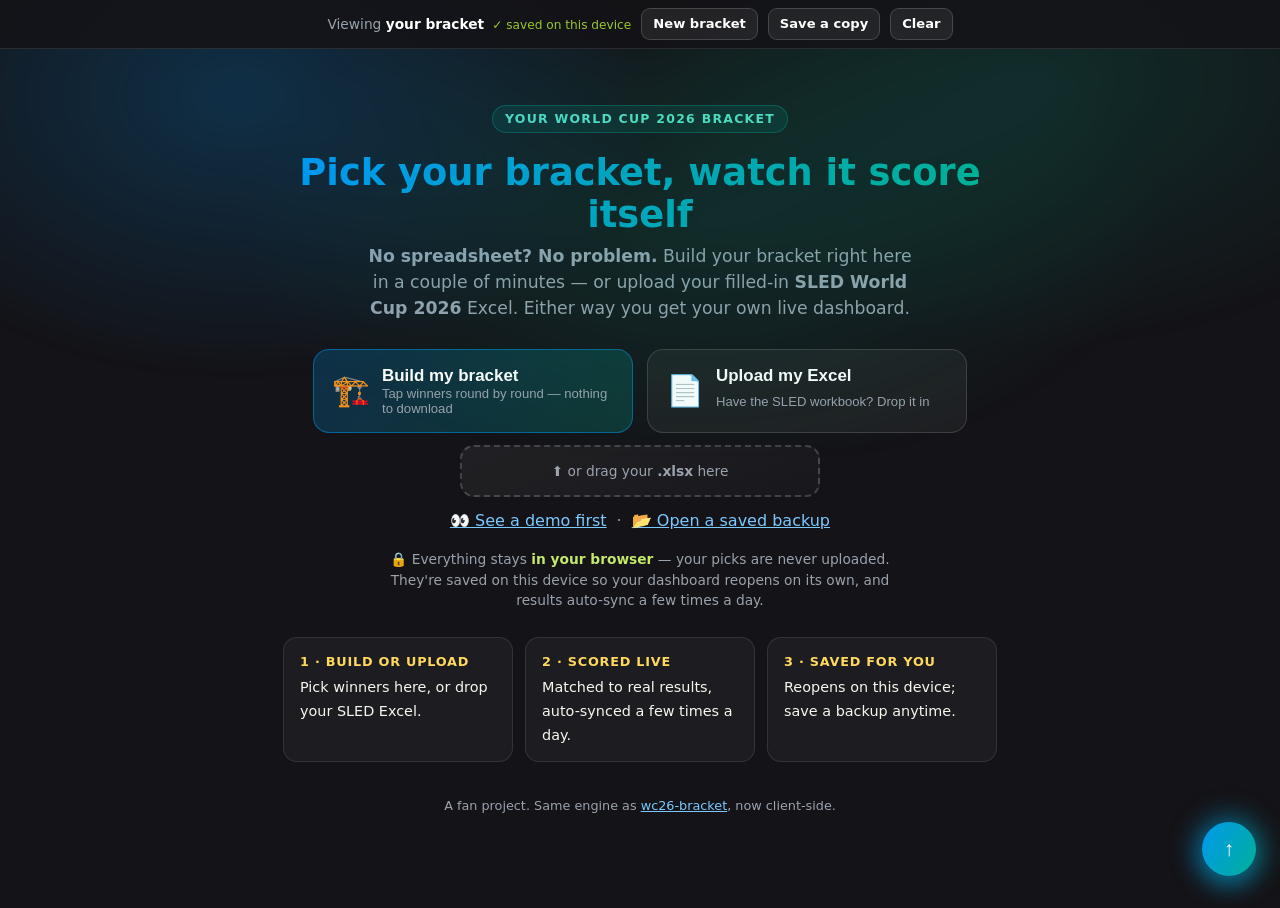
==== docs/index.html @ cf80c1bd "Builder: plain-language 'how your bracket is saved' note on the finish step End users finishing a br" ====
<!DOCTYPE html>
<html lang="en" data-theme="dark">
<head>
<meta charset="utf-8">
<meta name="viewport" content="width=device-width,initial-scale=1">
<title>Bring Your Own Bracket — World Cup 2026</title>
<meta name="description" content="Upload your 2026 FIFA World Cup bracket Excel and see your personal dashboard, scored live against real results. 100% in your browser — nothing is uploaded.">
<link rel="canonical" href="https://eriic-builds.github.io/my-wc26-bracket/">
<meta property="og:title" content="Bring Your Own Bracket — World Cup 2026">
<meta property="og:description" content="Drop your bracket Excel in and get your own live-scored dashboard. Nothing leaves your browser.">
<meta property="og:type" content="website">
<meta property="og:url" content="https://eriic-builds.github.io/my-wc26-bracket/">
<meta name="twitter:card" content="summary_large_image">
<link rel="icon" href="data:image/svg+xml,<svg xmlns=%22http://www.w3.org/2000/svg%22 viewBox=%220 0 100 100%22><text y=%22.9em%22 font-size=%2290%22>⚽</text></svg>">
<link rel="stylesheet" href="css/dashboard.css">
<style>
/* Landing + viewer-chrome styles (the dashboard itself is styled by dashboard.css) */
#landing{max-width:760px;margin:0 auto;padding:56px 20px 80px;text-align:center}
#landing .kicker{display:inline-block;font-size:.78rem;font-weight:700;letter-spacing:.1em;text-transform:uppercase;
  color:#57e0c4;background:rgba(0,178,145,.12);border:1px solid rgba(0,178,145,.3);border-radius:999px;padding:4px 12px}
#landing h1{font-size:2.3rem;line-height:1.15;margin:.5em 0 .2em;
  background:linear-gradient(120deg,#0097F4,#00B291);-webkit-background-clip:text;background-clip:text;-webkit-text-fill-color:transparent}
#landing .tag{color:var(--muted,#9aa2ad);font-size:1.08rem;max-width:560px;margin:.4em auto 1.6em}
#drop{border:2px dashed rgba(255,255,255,.22);border-radius:20px;padding:34px 24px;background:linear-gradient(160deg,rgba(255,255,255,.06),rgba(255,255,255,.02));
  transition:.18s;cursor:pointer}
#drop.over{border-color:#0097F4;background:rgba(0,151,244,.10)}
#drop .ball{font-size:2.6rem}
#drop .dh{font-weight:700;font-size:1.15rem;margin:8px 0 2px}
#drop .ds{color:var(--muted,#9aa2ad);font-size:.9rem}
.btnrow{display:flex;flex-wrap:wrap;gap:10px;justify-content:center;margin:20px 0 8px}
.bigbtn{font:inherit;font-weight:700;font-size:.98rem;border-radius:12px;padding:11px 20px;cursor:pointer;border:1px solid transparent;color:#04121a;
  background:linear-gradient(120deg,#0097F4,#00B291)}
.ghostbtn{font:inherit;font-weight:600;font-size:.92rem;border-radius:12px;padding:11px 18px;cursor:pointer;
  color:#fff;background:rgba(255,255,255,.06);border:1px solid rgba(255,255,255,.16)}
.ghostbtn:hover{background:rgba(255,255,255,.12)}
.privacy{margin:16px auto 0;max-width:520px;font-size:.86rem;color:var(--muted,#9aa2ad)}
.privacy b{color:#c3e86a}
.restore{margin:14px auto 0;max-width:540px;font-size:.85rem;color:var(--muted,#9aa2ad)}
.restore b{color:#f4f7ee}
#errbox{max-width:620px;margin:18px auto 0;text-align:left;background:rgba(229,72,77,.08);border:1px solid rgba(229,72,77,.35);
  border-radius:14px;padding:16px 18px}
#errbox .err-h{font-weight:700;color:#ff9a9d;margin-bottom:8px}
#errbox ul{margin:0;padding-left:20px;color:#f4d7d8;font-size:.9rem;line-height:1.6}
#errbox .err-f{margin-top:10px;font-size:.88rem;color:var(--muted,#9aa2ad)}
.linkbtn{background:none;border:none;color:#7cc9ff;font:inherit;cursor:pointer;text-decoration:underline;padding:0}
#viewerbar{position:sticky;top:0;z-index:60;display:flex;flex-wrap:wrap;align-items:center;gap:10px;justify-content:center;
  padding:8px 14px;background:rgba(20,19,23,.86);backdrop-filter:blur(10px);border-bottom:1px solid rgba(255,255,255,.1);font-size:.86rem}
#viewerbar .vb-you{color:var(--muted,#9aa2ad)} #viewerbar .vb-you b{color:#fff}
#viewerbar button{font:inherit;font-size:.82rem;font-weight:600;border-radius:9px;padding:5px 11px;cursor:pointer;
  color:#fff;background:rgba(255,255,255,.07);border:1px solid rgba(255,255,255,.16)}
#viewerbar button:hover{background:rgba(255,255,255,.14)}
.steps{display:flex;flex-wrap:wrap;gap:12px;justify-content:center;margin:26px 0 0;text-align:left}
.step{flex:1 1 200px;max-width:230px;background:rgba(255,255,255,.04);border:1px solid rgba(255,255,255,.1);border-radius:14px;padding:14px 16px}
.step b{display:block;color:#ffd95e;font-size:.8rem;letter-spacing:.06em;text-transform:uppercase;margin-bottom:4px}
.step span{font-size:.9rem;color:#f4f7ee}
.foothint{margin-top:34px;font-size:.8rem;color:var(--muted,#9aa2ad)}
.foothint a{color:#7cc9ff}

/* Landing choices */
.choices{display:flex;flex-wrap:wrap;gap:14px;justify-content:center;margin:26px 0 12px}
.choice{flex:1 1 260px;max-width:320px;text-align:left;display:grid;grid-template-columns:auto 1fr;grid-template-rows:auto auto;gap:0 12px;
  padding:16px 18px;border-radius:16px;cursor:pointer;color:#fff;background:rgba(255,255,255,.05);border:1px solid rgba(255,255,255,.14);transition:.16s}
.choice:hover{background:rgba(255,255,255,.10);transform:translateY(-2px)}
.choice.primary{background:linear-gradient(120deg,rgba(0,151,244,.22),rgba(0,178,145,.22));border-color:rgba(0,151,244,.5)}
.choice.primary:hover{background:linear-gradient(120deg,rgba(0,151,244,.32),rgba(0,178,145,.32))}
.choice .ch-ic{grid-row:1/3;font-size:1.9rem;align-self:center}
.choice .ch-t{font-weight:800;font-size:1.06rem}
.choice .ch-s{font-size:.82rem;color:var(--muted,#9aa2ad)}
#drop{border:2px dashed rgba(255,255,255,.18);border-radius:14px;padding:12px;margin:2px auto 4px;max-width:360px;transition:.16s;cursor:pointer}
#drop.over{border-color:#0097F4;background:rgba(0,151,244,.10)}
.drop-hint{font-size:.86rem;color:var(--muted,#9aa2ad)}
.mini-row{display:flex;gap:10px;align-items:center;justify-content:center;margin:12px 0 4px}
.mini-row .dotsep{color:var(--muted,#9aa2ad)}
.vb-saved{margin-left:8px;font-size:.76rem;color:#9BC72A}

/* Bracket builder overlay */
.builder{position:fixed;inset:0;z-index:120;background:rgba(12,11,15,.92);backdrop-filter:blur(4px);overflow-y:auto;padding:16px}
.bld-inner{max-width:1040px;margin:0 auto;background:var(--panel,#1c1b21);border:1px solid rgba(255,255,255,.12);border-radius:18px;padding:18px 20px 22px;box-shadow:0 24px 70px rgba(0,0,0,.5)}
.bld-head{display:flex;align-items:flex-start;justify-content:space-between;gap:12px}
.bld-title{font-size:1.35rem;font-weight:800}
.bld-sub{font-size:.86rem;color:var(--muted,#9aa2ad)}
.bld-x{font:inherit;font-size:1.1rem;color:#fff;background:rgba(255,255,255,.08);border:1px solid rgba(255,255,255,.16);border-radius:10px;width:34px;height:34px;cursor:pointer;flex:0 0 auto}
.bld-steps{display:flex;align-items:center;gap:2px;justify-content:center;margin:16px 0 6px}
.bld-dot{display:grid;place-items:center;width:34px;height:34px;border-radius:50%;font-size:.78rem;font-weight:800;color:var(--muted,#9aa2ad);
  background:rgba(255,255,255,.05);border:1px solid rgba(255,255,255,.14);cursor:pointer}
.bld-dot.on{color:#04121a;background:linear-gradient(120deg,#0097F4,#00B291);border-color:transparent}
.bld-dot.ok:not(.on){color:#9BC72A;border-color:rgba(155,199,42,.5)}
.bld-sep{width:16px;height:2px;background:rgba(255,255,255,.14)}
.bld-roundhead{text-align:center;margin:6px 0 12px;font-size:1.02rem}
.bld-roundhead span{color:var(--muted,#9aa2ad);font-size:.85rem;margin-left:6px}
.bld-grid{display:grid;grid-template-columns:repeat(auto-fill,minmax(230px,1fr));gap:12px}
.bld-match{background:rgba(255,255,255,.03);border:1px solid rgba(255,255,255,.1);border-radius:12px;padding:9px 10px;position:relative}
.bld-mc{font-size:.6rem;font-weight:700;letter-spacing:.05em;color:var(--muted,#9aa2ad);text-align:center;margin-bottom:2px}
.bld-vs{text-align:center;font-size:.62rem;color:var(--muted,#9aa2ad);margin:3px 0}
.bld-team{width:100%;display:flex;align-items:center;gap:8px;padding:9px 11px;border-radius:9px;border:1px solid rgba(255,255,255,.12);
  background:rgba(255,255,255,.03);color:#fff;font:inherit;font-size:.9rem;font-weight:650;cursor:pointer;transition:.14s;text-align:left}
.bld-team:hover{background:rgba(255,255,255,.09);border-color:rgba(255,255,255,.25)}
.bld-team .seed{font-size:.6rem;font-weight:700;color:var(--muted,#9aa2ad);background:rgba(255,255,255,.08);border-radius:5px;padding:2px 5px}
.bld-team .tname{flex:1;white-space:nowrap;overflow:hidden;text-overflow:ellipsis}
.bld-team .bld-check{opacity:0;color:#57e0c4;font-weight:800}
.bld-team.picked{background:linear-gradient(120deg,rgba(0,178,145,.28),rgba(0,151,244,.20));border-color:rgba(0,178,145,.6)}
.bld-team.picked .bld-check{opacity:1}
.bld-team.dim{opacity:.5}
.bld-team.tbd{color:var(--muted,#9aa2ad);font-style:italic;font-weight:600;cursor:default;background:transparent;border-style:dashed;justify-content:center}
.bld-finish{margin-top:16px;padding-top:14px;border-top:1px solid rgba(255,255,255,.1);display:grid;gap:12px;max-width:420px}
.bld-fh{font-size:1rem}
.bld-field{display:flex;flex-direction:column;gap:4px;font-size:.82rem;color:var(--muted,#9aa2ad)}
.bld-field small{opacity:.8}
.bld-field input{font:inherit;font-size:1rem;color:#fff;background:rgba(255,255,255,.06);border:1px solid rgba(255,255,255,.18);border-radius:10px;padding:9px 12px}
.bld-field input:focus{outline:none;border-color:#0097F4}
.bld-note{font-size:.82rem;line-height:1.5;color:var(--muted,#9aa2ad);background:rgba(0,151,244,.08);border:1px solid rgba(0,151,244,.25);border-radius:10px;padding:10px 12px}
.bld-note b{color:#cfe8ff;font-weight:600}
.bld-foot{display:flex;align-items:center;gap:14px;margin-top:16px}
.bld-btn{font:inherit;font-weight:700;font-size:.92rem;border-radius:11px;padding:10px 18px;cursor:pointer;border:1px solid transparent}
.bld-btn.ghost{color:#fff;background:rgba(255,255,255,.07);border-color:rgba(255,255,255,.16)}
.bld-btn.ghost:disabled{opacity:.4;cursor:default}
.bld-btn.go{color:#04121a;background:linear-gradient(120deg,#0097F4,#00B291);margin-left:auto}
.bld-btn.go:disabled{opacity:.45;cursor:default;filter:grayscale(.3)}
.bld-prog{flex:1;height:7px;border-radius:999px;background:rgba(255,255,255,.1);overflow:hidden;max-width:260px}
.bld-prog i{display:block;height:100%;background:linear-gradient(90deg,#0097F4,#00B291);transition:width .2s}
</style>
</head>
<body>

<!-- Returning-visitor / viewer control bar (hidden until a bracket is loaded) -->
<div id="viewerbar" hidden>
  <span class="vb-you">Viewing <b id="vb-name">your bracket</b><span class="vb-saved">✓ saved on this device</span></span>
  <button id="vb-replace" title="Start over — build or upload a different bracket">New bracket</button>
  <button id="vb-export" title="Download a backup file — reopen it later or on another device">Save a copy</button>
  <button id="vb-clear" title="Remove this bracket from this device">Clear</button>
</div>

<!-- Landing -->
<div id="landing">
  <span class="kicker">Your World Cup 2026 Bracket</span>
  <h1>Pick your bracket, watch it score itself</h1>
  <p class="tag"><b>No spreadsheet? No problem.</b> Build your bracket right here in a couple of minutes —
  or upload your filled-in <b>SLED World Cup 2026</b> Excel. Either way you get your own live dashboard.</p>

  <div class="choices">
    <button class="choice primary" id="build">
      <span class="ch-ic">🏗️</span>
      <span class="ch-t">Build my bracket</span>
      <span class="ch-s">Tap winners round by round — nothing to download</span>
    </button>
    <button class="choice" id="pick">
      <span class="ch-ic">📄</span>
      <span class="ch-t">Upload my Excel</span>
      <span class="ch-s">Have the SLED workbook? Drop it in</span>
    </button>
  </div>

  <div id="drop" role="button" tabindex="0" aria-label="Upload your bracket Excel">
    <span class="drop-hint">⬆️ or drag your <b>.xlsx</b> here</span>
  </div>
  <input id="file" type="file" accept=".xlsx,.xlsm" hidden>
  <input id="importfile" type="file" accept=".json,application/json" hidden>

  <div class="mini-row">
    <button class="linkbtn" id="demo">👀 See a demo first</button>
    <span class="dotsep">·</span>
    <button class="linkbtn" id="import">📂 Open a saved backup</button>
  </div>

  <p class="privacy">🔒 Everything stays <b>in your browser</b> — your picks are never uploaded. They're
  saved on this device so your dashboard reopens on its own, and results auto-sync a few times a day.</p>

  <div id="errbox" hidden></div>

  <div class="steps">
    <div class="step"><b>1 · Build or upload</b><span>Pick winners here, or drop your SLED Excel.</span></div>
    <div class="step"><b>2 · Scored live</b><span>Matched to real results, auto-synced a few times a day.</span></div>
    <div class="step"><b>3 · Saved for you</b><span>Reopens on this device; save a backup anytime.</span></div>
  </div>

  <p class="foothint">A fan project. Same engine as
    <a href="https://github.com/eriic-builds/wc26-bracket" target="_blank" rel="noopener">wc26-bracket</a>, now client-side.</p>
</div>

<!-- Interactive bracket builder overlay -->
<div id="builder" class="builder" hidden><div class="bld-inner"></div></div>

<!-- The rendered dashboard is injected here (inner HTML of .wrap) -->
<div class="wrap" id="app" hidden></div>

<button class="dab" id="dab" title="Back to top" aria-label="Back to top" hidden>↑</button>
<div class="statcard" id="statcard" aria-hidden="true"></div>

<script src="js/vendor/xlsx.full.min.js"></script>
<script type="module" src="js/main.js"></script>
</body>
</html>
---- docs/css/dashboard.css ----
:root{--blue:#0097F4;--purple:#CB85FF;--pink:#FF32A3;--orange:#FFA200;--yellow:#FFCE20;--green:#9BC72A;--teal:#00B291;--red:#E5484D;
 --grad:linear-gradient(120deg,#0097F4,#00B291);
 --radius:18px;--radius-sm:12px;--fs:16px;--lh:1.5;--ls:0em;--gap:16px;--fstack:"Segoe UI","Segoe Sans Display",system-ui,-apple-system,sans-serif;}
html[data-theme="dark"]{--bg:#141317;--panel:#1c1b21;--text:#FFF;--text2:#F4F7EE;--muted:#9aa2ad;--border:rgba(255,255,255,.10);--border2:rgba(255,255,255,.16);
 --glass:linear-gradient(160deg,rgba(255,255,255,.075),rgba(255,255,255,.028));--shadow:0 10px 30px rgba(0,0,0,.45);--hover:rgba(255,255,255,.05);
 --gold:#FFCE20;--gold-ink:#FFCE20;--win:#00B291;--win-ink:#4fd8bf;--out:#7c828d;--lose-ink:#f2757a;--g1:rgba(0,151,244,.22);--g2:rgba(0,178,145,.16);--g3:rgba(0,178,145,.16);}
html[data-theme="light"]{--bg:#EEF1F4;--panel:#FFF;--text:#323139;--text2:#323139;--muted:#6C6C6C;--border:rgba(0,0,0,.08);--border2:rgba(0,0,0,.14);
 --glass:linear-gradient(160deg,rgba(255,255,255,.85),rgba(255,255,255,.55));--shadow:0 10px 26px rgba(20,30,50,.10);--hover:rgba(0,0,0,.035);
 --gold:#E0A500;--gold-ink:#B57F00;--win:#00926f;--win-ink:#00805f;--out:#9aa0a8;--lose-ink:#C4353A;--g1:rgba(0,151,244,.14);--g2:rgba(0,178,145,.10);--g3:rgba(0,178,145,.10);}
html[data-theme="easy"]{--bg:#F6F1E6;--panel:#FCFAF3;--text:#2b2a30;--text2:#33323a;--muted:#55545c;--border:rgba(0,0,0,.08);--border2:rgba(0,0,0,.14);
 --glass:linear-gradient(160deg,rgba(255,255,255,.92),rgba(255,255,255,.66));--shadow:0 8px 22px rgba(40,40,30,.10);--hover:rgba(0,0,0,.03);
 --gold:#C98A00;--gold-ink:#8f6300;--win:#0a7d54;--win-ink:#0a6b49;--out:#8a8790;--lose-ink:#A63A2E;--g1:rgba(0,151,244,.10);--g2:rgba(0,178,145,.08);--g3:rgba(0,178,145,.08);
 --fs:18px;--lh:1.8;--ls:.03em;--radius:22px;--radius-sm:15px;--gap:22px;--fstack:"Verdana","Tahoma","Trebuchet MS","Segoe UI",system-ui,sans-serif;}
/* Fun · GeoCities — 90s web nostalgia: neon on midnight, rainbow headers, Comic Sans, ridge borders, tiled starfield */
html[data-theme="geocities"]{--bg:#000018;--panel:#1a0038;--text:#FFFF66;--text2:#7CFC00;--muted:#41E0E0;--border:#FF00FF;--border2:#00FFFF;
 --glass:linear-gradient(160deg,#2b005f,#12002f);--shadow:0 0 0 2px #00FFFF,0 6px 0 #FF00FF;--hover:rgba(255,0,255,.28);
 --gold:#FFD700;--gold-ink:#FFE94D;--win:#39FF14;--win-ink:#7CFC00;--out:#9aa0c8;--lose-ink:#FF3131;--g1:rgba(255,0,255,.28);--g2:rgba(0,255,255,.22);--g3:rgba(255,255,0,.18);
 --blue:#FF00FF;--purple:#00FFFF;--pink:#FFFF00;--orange:#FF7F00;--green:#39FF14;--teal:#00FFFF;
 --grad:linear-gradient(90deg,#FF0000,#FF7F00,#FFFF00,#00FF00,#00BFFF,#8B00FF);
 --radius:0;--radius-sm:0;--fs:16px;--lh:1.5;--ls:0em;--fstack:"Comic Sans MS","Comic Sans","Chalkboard SE","Marker Felt",cursive;}
/* Fun · Minecraft — blocky stone-and-grass: dark stone panels, white text with drop shadow, grass-green accents, sky-blue world, no rounded corners, pixelated */
html[data-theme="minecraft"]{--bg:#79A6FF;--panel:#565656;--text:#FFFFFF;--text2:#EDEDED;--muted:#C2C2C2;--border:#2b2b2b;--border2:#1d1d1d;
 --glass:linear-gradient(180deg,#6b6b6b,#4e4e4e);--shadow:inset -3px -3px 0 rgba(0,0,0,.45),inset 3px 3px 0 rgba(255,255,255,.16),0 4px 0 rgba(0,0,0,.35);--hover:rgba(255,255,255,.14);
 --gold:#FCDB05;--gold-ink:#FFE94D;--win:#5AAE3A;--win-ink:#8CE05A;--out:#8a8a8a;--lose-ink:#FF6B6B;--g1:rgba(0,0,0,0);--g2:rgba(0,0,0,0);--g3:rgba(0,0,0,0);
 --blue:#5AAE3A;--purple:#7B5B31;--pink:#C1440E;--orange:#D07B1E;--green:#5AAE3A;--teal:#4C7A34;--grad:linear-gradient(180deg,#6AA84F,#4C7A34);
 --radius:0;--radius-sm:0;--fs:15px;--lh:1.55;--ls:.02em;--fstack:ui-monospace,"Consolas","Lucida Console","Courier New",monospace;}
/* Fun · Windows XP — Luna blue, Bliss green-hills desktop, cream dialogs, rounded blue title bars, Tahoma */
html[data-theme="winxp"]{--bg:#5B9BD5;--panel:#ECE9D8;--text:#000000;--text2:#10161f;--muted:#404b56;--border:#7A96DF;--border2:#FFFFFF;
 --glass:#ECE9D8;--shadow:0 6px 18px rgba(10,36,106,.28);--hover:#D8E5F8;
 --gold:#2A5BDA;--gold-ink:#0A246A;--win:#3B9E1F;--win-ink:#2E7D18;--out:#8a94a0;--lose-ink:#C4262E;--g1:rgba(42,91,218,.10);--g2:rgba(59,158,31,.10);--g3:rgba(255,255,255,.10);
 --blue:#2A5BDA;--purple:#0A246A;--pink:#C4262E;--green:#3B9E1F;--teal:#245EDB;--grad:linear-gradient(180deg,#3D95FF,#0A3FC0);
 --radius:6px;--radius-sm:4px;--fs:15px;--lh:1.5;--ls:0em;--fstack:"Tahoma","Franklin Gothic","Segoe UI",sans-serif;}
/* Fun · Doodle — hand-drawn pencil sketch on paper: warm off-white paper with faint ruled lines and grain, graphite strokes, wobbly hand-drawn borders, handwriting font, grayscale (penciled) flags */
html[data-theme="doodle"]{--bg:#F4EFE1;--panel:#FBF7EC;--text:#333029;--text2:#4b473e;--muted:#8b857a;--border:#3a362f;--border2:#6f6a60;
 --glass:#FBF7EC;--shadow:2px 3px 0 rgba(58,54,47,.16);--hover:#efe7d3;
 --gold:#b1892f;--gold-ink:#8a6a20;--win:#5f7d40;--win-ink:#48602f;--out:#9a948a;--lose-ink:#a6453b;--g1:rgba(58,54,47,.05);--g2:rgba(58,54,47,.04);--g3:rgba(58,54,47,.03);
 --blue:#3b5a78;--purple:#5b4a6b;--pink:#a6453b;--orange:#b1732f;--green:#5f7d40;--teal:#3f6b64;--grad:linear-gradient(90deg,#4a463d,#6f6a60);
 --radius:14px;--radius-sm:10px;--fs:16px;--lh:1.55;--ls:.01em;--fstack:"Segoe Print","Bradley Hand","Comic Sans MS","Chalkboard SE",cursive;}
/* Fun · Hong Kong 1989 — neon-noir Kowloon nightscape: deep-midnight sky, glowing neon-sign colours (electric red, jade, cyan, gold), Chinese-friendly font and a 香港 · 1989 badge for nostalgia */
html[data-theme="hongkong"]{--bg:#0a0a14;--panel:#14121f;--text:#F6ECD8;--text2:#FFE3B3;--muted:#8a90b5;--border:#FF2D6B;--border2:#00E5FF;
 --glass:linear-gradient(160deg,rgba(40,10,42,.72),rgba(10,10,26,.86));--shadow:0 0 0 1px rgba(255,45,107,.45),0 0 22px rgba(255,45,107,.30),0 12px 34px rgba(0,0,0,.62);--hover:rgba(255,45,107,.16);
 --gold:#FFC531;--gold-ink:#FFD75E;--win:#00E5A0;--win-ink:#5affc7;--out:#6b7398;--lose-ink:#FF4D6D;--g1:rgba(255,45,107,.30);--g2:rgba(0,229,255,.22);--g3:rgba(255,197,49,.20);
 --blue:#00E5FF;--purple:#C77DFF;--pink:#FF2D6B;--orange:#FF7A1A;--green:#00E5A0;--teal:#00E5FF;
 --grad:linear-gradient(120deg,#FF2D6B,#FFC531,#00E5A0);
 --radius:14px;--radius-sm:10px;--fs:16px;--lh:1.55;--ls:.01em;--fstack:"PingFang HK","Hiragino Sans GB","Microsoft JhengHei","Noto Sans HK","Segoe UI",system-ui,sans-serif;}
/* Fun · BART Third Rail — SF BART traction-power control room for an electrician / electrical
   engineer: deep tunnel-dark with a faint blueprint grid, high-voltage hazard yellow, BART
   route-line accents (yellow/orange/red/green/blue), monospace schematic type, and a 1000V DC
   third-rail badge. */
html[data-theme="bart"]{--bg:#0B0F17;--panel:#131A24;--text:#EAF2FA;--text2:#CFE0EF;--muted:#8497A8;--border:#22303F;--border2:#FFD21E;
 --glass:linear-gradient(180deg,#131A24,#0E141D);--shadow:0 0 0 1px rgba(255,210,30,.12),0 10px 30px rgba(0,0,0,.55);--hover:rgba(255,210,30,.12);
 --gold:#FFD21E;--gold-ink:#FFDE5A;--win:#4DB748;--win-ink:#79E06E;--out:#7789a0;--lose-ink:#FF5A4D;--g1:rgba(255,210,30,.14);--g2:rgba(0,114,188,.16);--g3:rgba(229,0,43,.09);
 --blue:#2E9BE6;--purple:#7A5CFF;--pink:#E4002B;--orange:#F57F00;--green:#4DB748;--teal:#00B3C4;
 --grad:linear-gradient(90deg,#FFCF00,#F57F00,#E4002B,#4DB748,#0072BC);
 --radius:8px;--radius-sm:6px;--fs:15px;--lh:1.5;--ls:.01em;--fstack:ui-monospace,"SFMono-Regular","Consolas","Roboto Mono","Courier New",monospace;}
*{box-sizing:border-box}html,body{margin:0;padding:0}
html{scroll-behavior:smooth;scroll-padding-top:24px}
body{font-family:var(--fstack);font-size:var(--fs);line-height:var(--lh);letter-spacing:var(--ls);color:var(--text);background:var(--bg);-webkit-font-smoothing:antialiased;overflow-x:hidden;position:relative;min-height:100vh}
body::before{content:"";position:fixed;inset:-20% -10% auto -10%;height:70vh;z-index:0;pointer-events:none;background:radial-gradient(closest-side,var(--g1),transparent) -8% -12%/55% 90% no-repeat,radial-gradient(closest-side,var(--g2),transparent) 108% -8%/55% 85% no-repeat,radial-gradient(closest-side,var(--g3),transparent) 60% 120%/60% 80% no-repeat;filter:blur(6px)}
.wrap{max-width:1280px;margin:0 auto;padding:26px 22px 90px;position:relative;z-index:1}
.glass{background:var(--glass);backdrop-filter:blur(14px);-webkit-backdrop-filter:blur(14px);border:1px solid var(--border);border-radius:var(--radius);box-shadow:var(--shadow)}
.topbar{display:flex;align-items:center;gap:14px;justify-content:space-between;margin-bottom:22px;flex-wrap:wrap}
.upd-group{display:inline-flex;align-items:center;gap:10px;flex-wrap:wrap}
.brand{display:flex;align-items:center;gap:11px;font-weight:600}
.orb{width:30px;height:30px;border-radius:50%;background:var(--grad);box-shadow:0 0 16px rgba(0,151,244,.5);flex:0 0 auto}
.brand small{display:block;color:var(--muted);font-weight:500;font-size:.72rem;letter-spacing:.04em}
.modes{display:flex;gap:6px;padding:5px;border-radius:999px;position:relative;z-index:200}
.modes button{font-family:inherit;font-size:.82rem;font-weight:600;color:var(--muted);background:transparent;border:0;padding:7px 15px;border-radius:999px;cursor:pointer;transition:.16s}
.modes button:hover{color:var(--text);background:var(--hover)}
.modes button.on{color:#fff;background:var(--blue);box-shadow:0 4px 14px rgba(0,151,244,.4)}
.fun-wrap{position:relative;display:inline-flex}
.fun-btn{font-family:inherit;font-size:.82rem;font-weight:600;color:var(--muted);background:transparent;border:0;padding:7px 13px;border-radius:999px;cursor:pointer;transition:.16s;display:inline-flex;align-items:center;gap:5px}
.fun-btn:hover{color:var(--text);background:var(--hover)}
.fun-btn.on{color:#fff;background:var(--blue);box-shadow:0 4px 14px rgba(0,151,244,.4)}
.fun-car{font-size:.7em;transition:transform .16s}
.fun-wrap.open .fun-car{transform:rotate(180deg)}
.fun-menu{position:absolute;top:calc(100% + 8px);right:0;min-width:176px;display:none;flex-direction:column;gap:3px;padding:8px;border-radius:14px;z-index:60}
.fun-wrap.open .fun-menu{display:flex}
.fun-menu button{font-family:inherit;font-size:.9rem;font-weight:600;color:var(--text);background:transparent;border:0;padding:9px 12px;border-radius:10px;cursor:pointer;text-align:left;transition:.14s;white-space:nowrap;display:flex;align-items:center;gap:9px}
.fun-menu button:hover{background:var(--hover)}
.fun-menu button.on{background:var(--blue);color:#fff}
.fun-menu .fm-em{font-size:1.05em;line-height:1}
.refreshed{display:inline-flex;align-items:center;gap:8px;padding:7px 14px;border-radius:999px;font-size:.76rem;font-weight:600;color:var(--text2)}
.refreshed .rf-dot{width:8px;height:8px;border-radius:50%;background:var(--win);box-shadow:0 0 8px var(--win);flex:0 0 auto;animation:rfpulse 2.4s ease-in-out infinite}
@keyframes rfpulse{0%,100%{opacity:.45}50%{opacity:1}}
.synbtn{display:inline-flex;align-items:center;gap:7px;padding:7px 14px;border-radius:999px;font-family:inherit;font-size:.76rem;font-weight:700;color:var(--text);text-decoration:none;cursor:pointer;transition:.16s}
.synbtn:hover{background:var(--hover);transform:translateY(-1px)}
.synbtn:active{transform:translateY(0)}
.synbtn .syn-ic{display:inline-block;font-size:.92rem;line-height:1}
.shell{display:grid;grid-template-columns:186px minmax(0,1fr);gap:22px;align-items:start}
.content{min-width:0}
.rail{position:sticky;top:20px;max-height:calc(100vh - 40px);overflow:auto;padding:14px 12px;align-self:start;z-index:5}
.rail .rt{font-size:.66rem;font-weight:700;text-transform:uppercase;letter-spacing:.09em;color:var(--muted);padding:4px 10px 8px}
.rail .links{display:flex;flex-direction:column;gap:2px}
.rail a{display:flex;align-items:center;gap:10px;padding:8px 10px;border-radius:10px;border-left:2px solid transparent;color:var(--muted);font-size:.82rem;font-weight:600;text-decoration:none;line-height:1.25;transition:color .14s,background .14s,border-color .14s}
.rail a .ic{font-size:.95rem;flex:0 0 auto;width:20px;text-align:center}
.rail a:hover{color:var(--text);background:var(--hover)}
.rail a:focus-visible{outline:2px solid var(--blue);outline-offset:2px}
.rail a.active{color:var(--text);background:var(--g2);border-left-color:var(--teal)}
.navtoggle{display:none}
@media(max-width:1200px){
 .shell{grid-template-columns:1fr;gap:0}
 .rail{position:static;max-height:none;overflow:visible;order:-1;margin-bottom:16px;padding:8px 10px}
 .rail .rt{display:none}
 .navtoggle{display:flex;align-items:center;justify-content:center;gap:10px;width:100%;font-family:inherit;font-size:.86rem;font-weight:700;color:var(--text);background:transparent;border:0;padding:11px;border-radius:12px;cursor:pointer}
 .rail .links{display:none;margin-top:6px}
 .rail.open .links{display:flex}
}
.hero{padding:34px 32px 30px;margin-bottom:var(--gap);position:relative;overflow:hidden}
.eyebrow{font-size:.74rem;font-weight:700;letter-spacing:.16em;text-transform:uppercase;color:var(--muted)}
.hero h1{font-size:clamp(2rem,5.4vw,3.5rem);line-height:1.05;margin:.34em 0 .28em;font-weight:700;letter-spacing:-.01em}
.hero h1 .g{background:var(--grad);-webkit-background-clip:text;background-clip:text;color:transparent}
.hero p.sub{margin:0;color:var(--text2);max-width:64ch;font-size:1.02rem}
.hero .badges{display:flex;gap:9px;flex-wrap:wrap;margin-top:18px}
.pill{display:inline-flex;align-items:center;gap:7px;font-size:.78rem;font-weight:600;padding:6px 13px;border-radius:999px;border:1px solid var(--border);background:var(--panel);color:var(--text2)}
.pill .dot{width:8px;height:8px;border-radius:50%;background:var(--teal)}
.pill.live .dot{background:var(--green);animation:pulse 1.8s infinite}
@keyframes pulse{0%{box-shadow:0 0 0 0 rgba(155,199,42,.6)}70%{box-shadow:0 0 0 8px rgba(155,199,42,0)}100%{box-shadow:0 0 0 0 rgba(155,199,42,0)}}
.composer{display:flex;align-items:center;gap:12px;margin-top:22px;padding:11px 12px 11px 16px;border-radius:999px;border:1px solid var(--border2);background:var(--panel);position:relative}
.composer::after{content:"";position:absolute;left:16px;right:16px;bottom:6px;height:2px;border-radius:2px;background:var(--grad);opacity:.55}
.composer .corb{width:22px;height:22px;border-radius:50%;background:var(--grad);flex:0 0 auto;box-shadow:0 0 12px rgba(203,133,255,.5)}
.composer .plus{color:var(--muted);font-size:1.1rem;font-weight:700}
.composer input{flex:1;border:0;outline:0;background:transparent;color:var(--text);font-family:inherit;font-size:1rem;min-width:0}
.composer input::placeholder{color:var(--muted)}
.composer .mic{color:var(--muted);font-size:1rem}
.composer .clr{font-family:inherit;font-weight:600;font-size:.8rem;color:var(--muted);background:var(--hover);border:1px solid var(--border);border-radius:999px;padding:6px 13px;cursor:pointer}
.filterbar{position:sticky;top:0;z-index:40;padding:13px 16px;margin-bottom:var(--gap);display:flex;align-items:center;gap:14px;flex-wrap:wrap}
.chips{display:flex;gap:8px;overflow-x:auto;padding-bottom:2px;flex:1;scrollbar-width:thin}
.chip{flex:0 0 auto;display:inline-flex;align-items:center;gap:7px;font-family:inherit;font-size:.8rem;font-weight:600;color:var(--text2);background:var(--panel);border:1px solid var(--border);border-radius:999px;padding:6px 12px;cursor:pointer;transition:.16s;white-space:nowrap}
.chip:hover{border-color:var(--border2);transform:translateY(-1px)}
.chip.on{border-color:var(--blue);color:var(--text);box-shadow:inset 0 0 0 1px var(--blue)}
.chip.eliminated{opacity:.5}.chip.eliminated .ctxt{text-decoration:line-through}
.chip .cseed{font-size:.64rem;color:var(--muted);font-weight:700}
.chip .star{font-size:.95rem;line-height:1;color:var(--muted)}
.chip .star.fav{color:var(--gold-ink)}
.toggle{display:inline-flex;align-items:center;gap:9px;font-size:.8rem;font-weight:600;color:var(--muted);cursor:pointer;white-space:nowrap}
.toggle input{display:none}
.tsw{width:38px;height:22px;border-radius:999px;background:var(--hover);border:1px solid var(--border2);position:relative;transition:.18s}
.tsw::after{content:"";position:absolute;top:2px;left:2px;width:16px;height:16px;border-radius:50%;background:var(--muted);transition:.18s}
.toggle input:checked + .tsw{background:var(--blue);border-color:var(--blue)}
.toggle input:checked + .tsw::after{left:18px;background:#fff}
.count{font-size:.76rem;font-weight:600;color:var(--muted);white-space:nowrap}
.shead{display:flex;align-items:center;gap:12px;margin:30px 2px 15px}
.shead .tile{width:30px;height:30px;border-radius:9px;background:var(--grad);display:grid;place-items:center;font-size:.95rem;flex:0 0 auto;box-shadow:0 4px 14px rgba(0,151,244,.3)}
.shead h2{font-size:1.16rem;margin:0;font-weight:700;letter-spacing:-.01em}
.shead .cap{margin-left:auto;font-size:.72rem;font-weight:700;text-transform:uppercase;letter-spacing:.09em;color:var(--muted)}
.sec-toggle{flex:0 0 auto;width:26px;height:26px;border-radius:8px;border:1px solid var(--border);background:var(--panel);color:var(--muted);cursor:pointer;font-size:.85rem;line-height:1;transition:.16s;display:grid;place-items:center}
.sec-toggle:hover{color:var(--text);background:var(--hover)}
.sec-toggle[aria-expanded="false"]{transform:rotate(-90deg)}
.sec-body{overflow:hidden}
.sec-body.collapsed{display:none}
.g2{display:grid;grid-template-columns:repeat(2,1fr);gap:var(--gap)}
.g3{display:grid;grid-template-columns:repeat(3,1fr);gap:var(--gap)}
.kpigrid{display:grid;grid-template-columns:repeat(6,1fr);gap:var(--gap)}
.kpi{padding:17px 17px 15px;position:relative;overflow:hidden;transition:.16s}
.kpi:hover{transform:translateY(-2px)}
.kpi-ic{font-size:1.05rem;position:absolute;top:14px;right:15px}
.kpi-l{font-size:.66rem;font-weight:700;text-transform:uppercase;letter-spacing:.1em;color:var(--muted)}
.kpi-v{font-size:1.7rem;font-weight:750;margin:6px 0 2px;line-height:1.05;letter-spacing:-.01em}
.kpi-v .kunit{font-size:.72rem;font-weight:600;color:var(--muted);margin-left:5px}
.kpi-n{font-size:.76rem;color:var(--muted)}
.kpi::before{content:"";position:absolute;left:0;top:0;bottom:0;width:3px;border-radius:3px}
.kpi.t-gold::before{background:var(--gold)}.kpi.t-gold .kpi-v{color:var(--gold-ink)}
.kpi.t-blue::before{background:var(--blue)}.kpi.t-teal::before{background:var(--teal)}
.kpi.t-purple::before{background:var(--purple)}.kpi.t-pink::before{background:var(--pink)}.kpi.t-green::before{background:var(--green)}
.kpi.t-red::before{background:var(--red)}.kpi.t-red .kpi-v{color:var(--lose-ink)}
.scorebar{display:flex;gap:22px;align-items:center;padding:18px 22px;margin-bottom:var(--gap);flex-wrap:wrap}
.sb-main{flex:1;min-width:220px}
.sb-big{font-size:2.2rem;font-weight:800;line-height:1;letter-spacing:-.02em;color:var(--win-ink)}
.sb-big .sb-slash{font-size:.9rem;font-weight:600;color:var(--muted);margin-left:6px}
.sb-cap{font-size:.72rem;font-weight:700;text-transform:uppercase;letter-spacing:.1em;color:var(--muted);margin:4px 0 10px}
.sb-track{height:10px;border-radius:999px;background:var(--hover);border:1px solid var(--border);overflow:hidden}
.sb-track i{display:block;height:100%;background:var(--grad);border-radius:999px;transition:width .35s}
.sb-stats{display:grid;grid-template-columns:repeat(4,auto);gap:20px}
.sb-stat{text-align:center}.sb-stat b{display:block;font-size:1.5rem;font-weight:800;line-height:1}
.sb-stat span{font-size:.66rem;font-weight:700;text-transform:uppercase;letter-spacing:.07em;color:var(--muted)}
.sb-stat.s-win b{color:var(--win-ink)}.sb-stat.s-live b{color:var(--blue)}.sb-stat.s-out b{color:var(--lose-ink)}.sb-stat.s-max b{color:var(--text)}
.brk-wrap{padding:8px;overflow:hidden}
.bracket{display:flex;gap:10px;overflow-x:auto;overflow-y:hidden;padding:14px 8px;align-items:stretch;scrollbar-width:none;-ms-overflow-style:none;position:relative}
.bracket::-webkit-scrollbar{display:none}
.bksvg{position:absolute;top:0;left:0;pointer-events:none;z-index:0;overflow:visible}
.brk-toggle,.res-toggle{display:inline-flex;gap:6px;padding:5px;border-radius:999px;margin-bottom:12px;background:var(--panel);border:1px solid var(--border)}
.brk-toggle button,.res-toggle button{font-family:inherit;font-size:.8rem;font-weight:600;color:var(--muted);background:transparent;border:0;padding:7px 16px;border-radius:999px;cursor:pointer;transition:.16s}
.brk-toggle button:hover,.res-toggle button:hover{color:var(--text);background:var(--hover)}
.brk-toggle button.on,.res-toggle button.on{color:#fff;background:var(--blue);box-shadow:0 4px 14px rgba(0,151,244,.35)}
.brk-wrap[data-view="actual"] .bracket.mode-picked{display:none}
.brk-wrap[data-view="picked"] .bracket.mode-actual{display:none}
.res-toggle{flex-wrap:wrap}
.res-wrap .res-panel{display:none}
.res-wrap[data-view="r32"] .res-panel[data-round="r32"]{display:block}
.res-wrap[data-view="r16"] .res-panel[data-round="r16"]{display:block}
.res-wrap[data-view="qf"] .res-panel[data-round="qf"]{display:block}
.res-wrap[data-view="sf"] .res-panel[data-round="sf"]{display:block}
.res-wrap[data-view="final"] .res-panel[data-round="final"]{display:block}
.round{flex:1 1 0;min-width:150px;display:flex;flex-direction:column;position:relative;z-index:1}
.conn{fill:none;stroke-width:2.5;stroke-linejoin:round;stroke-linecap:round}
.conn.c-won{stroke:var(--win)}
.conn.c-lost{stroke:var(--red)}
.conn.c-pending{stroke:var(--muted);opacity:.5;stroke-dasharray:5 5}
.conn.c-actual{stroke:var(--blue);opacity:.7;stroke-dasharray:2 4}
.conn.gone{opacity:.4}
.team.blank{visibility:hidden}
.team.st-actual{border-color:color-mix(in srgb,var(--blue) 45%,var(--border));opacity:.9}
.team.st-actual .tname{color:var(--muted)}
.team.st-actual .rb.up{color:var(--blue)}
.team.st-actual.gone{opacity:.62}
.team[data-team]{cursor:help}
.statcard{position:fixed;z-index:80;min-width:212px;max-width:250px;padding:13px 15px;border-radius:14px;
  background:var(--glass);backdrop-filter:blur(16px);-webkit-backdrop-filter:blur(16px);border:1px solid var(--border2);
  box-shadow:var(--shadow);opacity:0;transform:translateY(4px);pointer-events:none;transition:opacity .12s,transform .12s}
.statcard.show{opacity:1;transform:translateY(0)}
.sc-name{font-weight:750;font-size:1rem;display:flex;align-items:center;gap:8px;margin-bottom:6px}
.sc-name .seed{font-size:.6rem;font-weight:700;color:var(--muted);background:var(--hover);border-radius:5px;padding:2px 5px}
.sc-row{display:flex;justify-content:space-between;gap:14px;align-items:baseline;padding:6px 0;border-top:1px solid var(--border)}
.sc-row .k{color:var(--muted);font-size:.66rem;font-weight:700;text-transform:uppercase;letter-spacing:.06em;flex:0 0 auto}
.sc-row .v{font-weight:600;font-size:.82rem;text-align:right}
.sc-row .v.gold{color:var(--gold-ink)}
.legend{display:flex;flex-wrap:wrap;gap:11px 20px;padding:14px 18px;margin-bottom:12px;align-items:center}
.legend .lg-cap{font-size:.66rem;font-weight:700;text-transform:uppercase;letter-spacing:.09em;color:var(--muted);width:100%;margin-bottom:2px}
.lg-item{display:flex;align-items:center;gap:8px;font-size:.78rem;color:var(--text2)}
.lg-box{width:22px;height:22px;border-radius:6px;border:1px solid var(--border2);display:grid;place-items:center;font-size:.7rem;font-weight:800;flex:0 0 auto;background:var(--panel)}
.lg-box.lg-won{border-color:color-mix(in srgb,var(--win) 55%,var(--border));color:var(--win-ink)}
.lg-box.lg-lost{border-color:color-mix(in srgb,var(--red) 50%,var(--border));color:var(--lose-ink)}
.lg-box.lg-actual{border-color:color-mix(in srgb,var(--blue) 50%,var(--border));color:var(--blue)}
.lg-box.lg-champ{border-color:var(--gold);color:var(--gold-ink)}
.lg-chev{color:var(--muted);font-weight:800;font-size:1.05rem;width:20px;text-align:center;flex:0 0 auto}
.lg-line{width:28px;height:0;flex:0 0 auto;border-top:3px solid var(--win);border-radius:3px}
.lg-line.lg-line-pend{border-top:3px dashed var(--muted);opacity:.75}
.lg-line.lg-line-actual{border-top:3px dashed var(--blue);opacity:.8}
.team.st-won{border-color:color-mix(in srgb,var(--win) 55%,var(--border));box-shadow:0 2px 10px rgba(0,178,145,.12)}
.team.st-won .tname{color:var(--win-ink)}
.team.st-won.gone{opacity:.55;box-shadow:none;border-color:var(--border)}
.team.st-won.gone .tname{color:var(--muted)}
.team.st-lost{border-color:var(--border);opacity:.55}
.team.st-lost .tname{color:var(--muted)}
.team.advancer .tname{font-weight:750}
.adv-arrow{color:var(--muted);font-weight:800;margin-left:2px;flex:0 0 auto}
.matches{flex:1;display:flex;flex-direction:column;justify-content:space-around}
.champcol .matches{justify-content:center}
.rhead{font-size:.68rem;font-weight:700;text-transform:uppercase;letter-spacing:.08em;color:var(--muted);text-align:center;padding:4px 0 8px}
.rhead span{display:block;font-size:.6rem;font-weight:600;color:var(--muted);opacity:.8;text-transform:none;margin-top:2px}
.match{position:relative;height:132px;display:flex;flex-direction:column;justify-content:center}
.mlabel{font-size:.58rem;font-weight:700;color:var(--muted);opacity:.75;text-align:center}
.mlabel.up{opacity:.85;margin-bottom:3px;letter-spacing:.02em}
.mscore{font-size:.57rem;color:var(--text2);text-align:center;margin:1px 0 4px;font-weight:600}
.mscore.up{color:var(--muted);opacity:.8;font-weight:600;font-style:italic}
.team{position:relative;display:flex;align-items:center;gap:7px;padding:8px 10px;margin:3px 0;border-radius:10px;border:1px solid var(--border);background:var(--panel);font-size:.82rem;font-weight:600;transition:.16s}
.round:not(:first-child) .team::before{content:"";position:absolute;left:-7px;top:50%;width:7px;height:1px;background:var(--border2)}
.team .seed{font-size:.6rem;font-weight:700;color:var(--muted);background:var(--hover);border-radius:5px;padding:2px 5px;flex:0 0 auto}
.team .tname{flex:1;white-space:nowrap;overflow:hidden;text-overflow:ellipsis}
.team .tt{font-size:.9rem}
.team .rb{font-size:.72rem;font-weight:800;flex:0 0 auto}
.team .rb.ok{color:var(--win-ink)}.team .rb.no{color:var(--lose-ink)}.team .rb.up{color:var(--muted);opacity:.85}
.team .fav-bar{position:absolute;left:0;top:6px;bottom:6px;width:3px;border-radius:3px;background:transparent;transition:.16s}
.team.adv{border-color:color-mix(in srgb,var(--win) 55%,var(--border));box-shadow:0 2px 10px rgba(0,178,145,.14)}
.team.adv .tname{color:var(--win-ink)}
.team.realadv{border-color:var(--border2)}
.team.realadv .tname{color:var(--muted)}
.team.busted{border-color:var(--border);opacity:.55}
.team.busted .tname{color:var(--muted)}
.team.busted .rb.no,.team.st-lost .rb.no{color:var(--muted)}
.team.champ{border-color:var(--gold);background:color-mix(in srgb,var(--gold) 14%,var(--panel));box-shadow:0 0 20px rgba(255,206,32,.28)}
.team.champ .tname{color:var(--gold-ink);font-weight:750}
.team.out{opacity:.5}.team.out .tname{color:var(--out)}
.team.dead{opacity:.75}.team.dead .tname{text-decoration:line-through;color:var(--lose-ink)}
.team.fav .fav-bar{background:var(--blue)}
.team:hover{transform:translateY(-1px);border-color:var(--border2)}
.champcol .match{height:auto;display:flex;flex-direction:column;align-items:center;gap:10px}
.champcol .team.champ{width:100%}
.champ-note{font-size:.72rem;color:var(--muted);text-align:center;max-width:22ch;line-height:1.4}
.team.dim{opacity:.16!important;filter:saturate(.4)}
.scrow.dim,.ff.dim{opacity:.2}
.scard{display:flex;flex-direction:column;gap:2px;padding:8px}
.scrow{display:grid;grid-template-columns:64px 1fr 60px 116px;align-items:center;gap:12px;padding:10px 14px;border-radius:10px;transition:.14s;border-left:3px solid transparent}
.scrow:hover:not(.schead){background:var(--hover)}
.scrow.schead{font-size:.66rem;font-weight:700;text-transform:uppercase;letter-spacing:.09em;color:var(--muted);padding:8px 14px}
.scrow.is-won{border-left-color:var(--win)}.scrow.is-lost{border-left-color:var(--red)}
.scrow.is-won .win{color:var(--win-ink)}
.scrow.is-lost .win{text-decoration:line-through;color:var(--out)}
.rpill{display:inline-block;font-size:.64rem;font-weight:700;padding:3px 8px;border-radius:999px;border:1px solid var(--border2);color:var(--text2);background:var(--panel)}
.r-r32{border-color:color-mix(in srgb,var(--blue) 40%,var(--border))}
.r-r16{border-color:color-mix(in srgb,var(--teal) 40%,var(--border))}
.r-qf{border-color:color-mix(in srgb,var(--blue) 40%,var(--border))}
.r-sf{border-color:color-mix(in srgb,var(--teal) 45%,var(--border))}
.r-final{border-color:var(--gold);color:var(--gold-ink)}
.match-cell{display:flex;flex-direction:column;gap:1px}
.match-cell .win{font-weight:700;font-size:.92rem}
.match-cell .det{font-size:.74rem;color:var(--muted)}
.pts-cell{font-weight:750;font-size:1.02rem}.pts-cell .ptsu{font-size:.62rem;color:var(--muted);font-weight:600;margin-left:3px}
.seg{display:inline-flex;border:1px solid var(--border2);border-radius:999px;overflow:hidden;background:var(--panel)}
.seg button{font-family:inherit;font-weight:700;font-size:.9rem;border:0;background:transparent;color:var(--muted);width:34px;height:30px;cursor:pointer;transition:.14s}
.seg button:hover{background:var(--hover);color:var(--text)}
.seg button[data-set="won"].on{background:var(--win);color:#fff}
.seg button[data-set="lost"].on{background:var(--red);color:#fff}
.seg button[data-set="pending"].on{background:var(--muted);color:#fff}
.rrbox{padding:18px}
.rr-h{font-size:.72rem;font-weight:700;text-transform:uppercase;letter-spacing:.08em;color:var(--muted);margin-bottom:8px}
.rr{display:grid;grid-template-columns:44px 1fr 66px;align-items:center;gap:10px;padding:7px 6px;border-radius:8px}
.rr:hover{background:var(--hover)}
.rr.up{opacity:.72}
.rr-m{font-size:.66rem;font-weight:700;color:var(--muted)}
.rr-s{font-size:.86rem}.rr-s b.w{color:var(--win-ink);font-weight:750}.rr-s b.l{color:var(--out);font-weight:500;text-decoration:line-through}
.rr-s i{color:var(--muted);font-size:.72rem;font-style:normal}
.rr-p{text-align:right;font-size:.7rem;font-weight:700}
.res-ok{color:var(--win-ink)}.res-no{color:var(--lose-ink)}.res-soon{color:var(--muted);font-weight:600}
.ffgrid{display:grid;grid-template-columns:repeat(4,1fr);gap:var(--gap)}
.ff{padding:16px;border-radius:var(--radius-sm);border:1px solid var(--border);background:var(--panel);display:flex;flex-direction:column;gap:4px;transition:.16s;border-left:3px solid var(--blue)}
.ff:hover{transform:translateY(-2px)}
.ff.ff-champ{border-left-color:var(--gold);background:color-mix(in srgb,var(--gold) 8%,var(--panel))}
.ff.ff-run{border-left-color:var(--teal)}
.ff-seed{font-size:.62rem;font-weight:700;color:var(--muted)}
.ff-name{font-size:1.12rem;font-weight:750}.ff.ff-champ .ff-name{color:var(--gold-ink)}
.ff-role{font-size:.72rem;color:var(--muted);font-weight:600}
.ff-live{color:var(--win-ink);font-weight:700}.ff-dead{color:var(--lose-ink);font-weight:700}
.story{padding:18px;position:relative;overflow:hidden;transition:.16s}
.story:hover{transform:translateY(-2px)}
.story::after{content:"";position:absolute;right:-30px;bottom:-30px;width:110px;height:110px;border-radius:50%;background:var(--g2);filter:blur(10px);pointer-events:none}
.story-ic{font-size:1.5rem}.story-tag{font-size:.64rem;font-weight:700;text-transform:uppercase;letter-spacing:.1em;color:var(--muted);margin-top:8px}
.story-title{font-size:1.02rem;font-weight:700;margin:3px 0 6px}
.story-when{font-size:.72rem;font-weight:700;color:var(--win-ink);margin:2px 0 7px;letter-spacing:.01em}
.story-body{font-size:.86rem;color:var(--text2);line-height:1.5;position:relative;z-index:1}
.stages{display:grid;grid-template-columns:repeat(6,1fr);gap:10px;padding:16px}
.stage{display:flex;align-items:center;gap:10px;padding:12px;border-radius:var(--radius-sm);border:1px solid var(--border);background:var(--panel)}
.stage .sdot{font-size:.9rem}.stage .sname{font-size:.82rem;font-weight:700}.stage .sdate{font-size:.68rem;color:var(--muted);margin-top:1px}
.stage.s-done{opacity:.72}.stage.s-done .sdot{color:var(--win-ink)}
.stage.s-active{border-color:var(--blue);box-shadow:inset 0 0 0 1px var(--blue)}.stage.s-active .sdot{color:var(--blue)}
.stage.s-up .sdot{color:var(--muted)}
.note{padding:14px 16px;border-radius:var(--radius-sm);border:1px solid var(--border);background:color-mix(in srgb,var(--blue) 6%,var(--panel));border-left:3px solid var(--blue);font-size:.84rem;color:var(--text2);line-height:1.55;margin-bottom:var(--gap)}
.note b{color:var(--text)}
.foot{margin-top:34px;padding:20px 22px;font-size:.78rem;color:var(--muted);line-height:1.6}
.foot b{color:var(--text2)}.foot .src{margin-top:8px}
.foot .credit{font-size:.66rem;opacity:.6;margin-top:10px;letter-spacing:.02em}
.dab{position:fixed;right:24px;bottom:24px;width:54px;height:54px;border-radius:50%;border:0;cursor:pointer;background:var(--grad);box-shadow:0 8px 24px rgba(0,151,244,.45);z-index:60;display:grid;place-items:center;font-size:1.3rem;color:#fff;transition:.18s}
.dab:hover{transform:translateY(-2px) scale(1.04)}
.dab::before{content:"";position:absolute;inset:-6px;border-radius:50%;background:var(--grad);filter:blur(14px);opacity:.5;z-index:-1}
.rr-t{display:block;font-size:.68rem;color:var(--muted);font-weight:600;margin-top:1px}
.ufbox{padding:8px 18px}
.uf{display:grid;grid-template-columns:44px 1fr 210px 132px;align-items:center;gap:10px;padding:10px 6px;border-bottom:1px solid var(--border)}
.uf:last-child{border-bottom:0}
.uf-m{font-size:.66rem;font-weight:700;color:var(--muted)}
.uf-x{font-size:.9rem;font-weight:600}.uf-x b{color:var(--win-ink)}
.uf-v{color:var(--muted);font-size:.72rem;font-weight:600;margin:0 5px}
.uf-t{font-size:.74rem;color:var(--text2);text-align:right}.uf-t span{display:block;font-size:.66rem;color:var(--muted);margin-top:1px}
.uf-p{text-align:right;font-size:.68rem;font-weight:700}.up-pick{color:var(--win-ink)}.up-out{color:var(--lose-ink)}
@media(max-width:560px){.uf{grid-template-columns:40px 1fr;row-gap:3px}.uf-t,.uf-p{grid-column:2;text-align:left}}
@media(max-width:1000px){.kpigrid{grid-template-columns:repeat(3,1fr)}.ffgrid{grid-template-columns:repeat(2,1fr)}.stages{grid-template-columns:repeat(3,1fr)}.g3{grid-template-columns:1fr}.g2{grid-template-columns:1fr}}
@media(max-width:560px){.wrap{padding:18px 13px 90px}.kpigrid{grid-template-columns:repeat(2,1fr)}.ffgrid{grid-template-columns:1fr}.stages{grid-template-columns:1fr}.filterbar{position:static}.hero{padding:24px 20px}.scrow{grid-template-columns:52px 1fr 104px}.scrow .pts-cell{display:none}.scrow.schead .tc:nth-child(3){display:none}.sb-stats{grid-template-columns:repeat(2,1fr);gap:12px}}
/* Keyboard focus + reduced motion (all modes) */
a:focus-visible,button:focus-visible,input:focus-visible,[tabindex]:focus-visible{outline:2px solid var(--blue);outline-offset:2px;border-radius:4px}
@media(prefers-reduced-motion:reduce){*{animation-duration:.001ms!important;animation-iteration-count:1!important;transition-duration:.001ms!important;scroll-behavior:auto!important}}
/* Easy — high-legibility reading mode: sentence case, no italics, roomier, left-aligned prose, single calm background */
html[data-theme="easy"] body::before{display:none}
html[data-theme="easy"] body{word-spacing:.1em}
html[data-theme="easy"] .eyebrow,html[data-theme="easy"] .kpi-l,html[data-theme="easy"] .sb-cap,html[data-theme="easy"] .shead .cap,html[data-theme="easy"] .rr-h,html[data-theme="easy"] .story-tag,html[data-theme="easy"] .bb-cap,html[data-theme="easy"] .bb-tag,html[data-theme="easy"] .rhead,html[data-theme="easy"] .sb-stat span{text-transform:none;letter-spacing:.012em}
html[data-theme="easy"] .story-title,html[data-theme="easy"] .kpi-v,html[data-theme="easy"] .hero h1,html[data-theme="easy"] .sb-big,html[data-theme="easy"] .bb-big{letter-spacing:0}
html[data-theme="easy"] .mscore.up,html[data-theme="easy"] .rr-s i,html[data-theme="easy"] em,html[data-theme="easy"] i{font-style:normal}
html[data-theme="easy"] .pill.live .dot{animation:none}
html[data-theme="easy"] .g3{grid-template-columns:repeat(2,1fr)}
html[data-theme="easy"] .hero p.sub,html[data-theme="easy"] .note,html[data-theme="easy"] .story-body,html[data-theme="easy"] .bb-txt,html[data-theme="easy"] .foot,html[data-theme="easy"] .kpi-n{max-width:66ch;text-align:left}
@media(max-width:1000px){html[data-theme="easy"] .g3{grid-template-columns:1fr}}
/* ---- Fun · GeoCities look ---- */
html[data-theme="geocities"] body::before{display:none}
html[data-theme="geocities"] body{background-color:#000018;background-image:radial-gradient(1.5px 1.5px at 18% 22%,#fff,transparent),radial-gradient(1.5px 1.5px at 72% 38%,#fff,transparent),radial-gradient(1px 1px at 42% 72%,#FFFF66,transparent),radial-gradient(1.5px 1.5px at 88% 82%,#00FFFF,transparent),radial-gradient(1px 1px at 8% 88%,#FF66FF,transparent),repeating-linear-gradient(0deg,transparent 0 44px,rgba(255,255,255,.035) 44px 45px),repeating-linear-gradient(90deg,transparent 0 44px,rgba(255,255,255,.035) 44px 45px)}
html[data-theme="geocities"] .glass{backdrop-filter:none;-webkit-backdrop-filter:none;border:3px ridge #FF00FF}
html[data-theme="geocities"] h1,html[data-theme="geocities"] h2,html[data-theme="geocities"] .story-title,html[data-theme="geocities"] .hero h1{background:var(--grad);-webkit-background-clip:text;background-clip:text;color:transparent;-webkit-text-fill-color:transparent;text-shadow:none;font-weight:800}
html[data-theme="geocities"] a{color:#00FFFF;text-decoration:underline}
html[data-theme="geocities"] a:visited{color:#FF66FF}
html[data-theme="geocities"] .modes,html[data-theme="geocities"] .fun-menu{border:2px ridge #00FFFF}
html[data-theme="geocities"] .modes button,html[data-theme="geocities"] .fun-btn,html[data-theme="geocities"] .chip,html[data-theme="geocities"] .seg button{border:3px outset #FF00FF;background:#2b005f;color:#FFFF66}
html[data-theme="geocities"] .modes button.on,html[data-theme="geocities"] .fun-btn.on,html[data-theme="geocities"] .fun-menu button.on{background:#FF00FF;color:#000;border-style:inset}
html[data-theme="geocities"] .team{border:2px ridge #00FFFF}
html[data-theme="geocities"] .pill.live .dot,html[data-theme="geocities"] .rf-dot,html[data-theme="geocities"] .orb{animation:gc-blink 1.1s steps(1) infinite}
@keyframes gc-blink{50%{opacity:.25}}
/* ---- Fun · Minecraft look ---- */
html[data-theme="minecraft"] *{image-rendering:pixelated;border-radius:0 !important}
html[data-theme="minecraft"] body::before{display:none}
html[data-theme="minecraft"] body{background-color:#79A6FF;background-image:repeating-linear-gradient(0deg,rgba(0,0,0,.05) 0 24px,rgba(255,255,255,.05) 24px 48px),repeating-linear-gradient(90deg,rgba(0,0,0,.04) 0 24px,rgba(255,255,255,.04) 24px 48px)}
html[data-theme="minecraft"] .glass{backdrop-filter:none;-webkit-backdrop-filter:none;border:3px solid #2b2b2b}
html[data-theme="minecraft"] h1,html[data-theme="minecraft"] h2,html[data-theme="minecraft"] .story-title,html[data-theme="minecraft"] .hero h1,html[data-theme="minecraft"] .tname,html[data-theme="minecraft"] .kpi-v,html[data-theme="minecraft"] .sb-big{text-shadow:2px 2px 0 rgba(0,0,0,.55)}
html[data-theme="minecraft"] .modes button,html[data-theme="minecraft"] .fun-btn,html[data-theme="minecraft"] .chip,html[data-theme="minecraft"] .seg button{border:2px solid #1d1d1d;background:linear-gradient(180deg,#7c7c7c,#616161);color:#fff;box-shadow:inset -2px -2px 0 rgba(0,0,0,.4),inset 2px 2px 0 rgba(255,255,255,.15)}
html[data-theme="minecraft"] .modes button.on,html[data-theme="minecraft"] .fun-btn.on,html[data-theme="minecraft"] .fun-menu button.on{background:linear-gradient(180deg,#6AA84F,#4C7A34);color:#fff}
html[data-theme="minecraft"] .team{border:2px solid #2b2b2b}
html[data-theme="minecraft"] .orb{background:linear-gradient(180deg,#6AA84F,#4C7A34);box-shadow:inset -2px -2px 0 rgba(0,0,0,.4)}
/* ---- Fun · Windows XP look ---- */
html[data-theme="winxp"] body::before{display:none}
html[data-theme="winxp"] body{background:linear-gradient(180deg,#4d8fd6 0%,#6aa8e0 34%,#8fc36a 46%,#6bab4e 62%,#4f9440 100%)}
html[data-theme="winxp"] .glass{background:#ECE9D8;backdrop-filter:none;-webkit-backdrop-filter:none;border:1px solid #0A246A;border-radius:8px 8px 6px 6px;box-shadow:0 6px 18px rgba(10,36,106,.28)}
html[data-theme="winxp"] .modes,html[data-theme="winxp"] .fun-menu{border:1px solid #0A246A}
html[data-theme="winxp"] .modes button,html[data-theme="winxp"] .fun-btn,html[data-theme="winxp"] .chip,html[data-theme="winxp"] .seg button{background:linear-gradient(180deg,#FDFDFD,#E4E4D8);color:#000;border:1px solid #7A96DF;border-radius:4px}
html[data-theme="winxp"] .modes button:hover,html[data-theme="winxp"] .fun-btn:hover{border-color:#2A5BDA;color:#000}
html[data-theme="winxp"] .modes button.on,html[data-theme="winxp"] .fun-btn.on,html[data-theme="winxp"] .fun-menu button.on{background:linear-gradient(180deg,#3D95FF,#0A3FC0);color:#FFF;border-color:#0A246A}
html[data-theme="winxp"] .shead h2,html[data-theme="winxp"] .hero h1,html[data-theme="winxp"] .story-title{background:linear-gradient(180deg,#2F8AF0,#0A3FC0);color:#FFF;padding:3px 10px;border-radius:6px 6px 0 0;display:inline-block;text-shadow:0 1px 1px rgba(0,0,0,.35)}
html[data-theme="winxp"] a{color:#0A3FC0}
html[data-theme="winxp"] .team{background:#FFFFFF;color:#000;border:1px solid #7A96DF;border-radius:4px}
/* Fun · Doodle decorative — paper texture (faint ruled lines + red margin + grain), wobbly hand-drawn borders, wavy underlines, grayscale flags */
html[data-theme="doodle"] body::before{display:none}
html[data-theme="doodle"] body{background-color:#F4EFE1;background-image:repeating-linear-gradient(0deg,transparent 0 27px,rgba(90,120,160,.10) 27px 28px),linear-gradient(90deg,transparent 46px,rgba(200,90,80,.20) 46px 47px,transparent 48px),radial-gradient(circle at 18% 26%,rgba(0,0,0,.022),transparent 55%),radial-gradient(circle at 82% 72%,rgba(0,0,0,.022),transparent 55%)}
html[data-theme="doodle"] *{text-shadow:none}
html[data-theme="doodle"] .glass{background:var(--panel);backdrop-filter:none;-webkit-backdrop-filter:none;border:2px solid var(--border);border-radius:255px 12px 225px 15px/15px 225px 18px 255px;box-shadow:2px 2px 0 rgba(58,54,47,.14),-1px 1px 0 rgba(58,54,47,.10)}
html[data-theme="doodle"] .card,html[data-theme="doodle"] .team,html[data-theme="doodle"] .chip,html[data-theme="doodle"] .modes button,html[data-theme="doodle"] .fun-btn,html[data-theme="doodle"] .seg button,html[data-theme="doodle"] .pill{border:2px solid var(--border);border-radius:225px 15px 235px 15px/15px 235px 15px 225px;background:var(--panel)}
html[data-theme="doodle"] .modes button.on,html[data-theme="doodle"] .fun-btn.on,html[data-theme="doodle"] .fun-menu button.on,html[data-theme="doodle"] .seg button.on{background:#e9e0cc;color:var(--text);box-shadow:inset 1px 1px 0 rgba(58,54,47,.22)}
html[data-theme="doodle"] h1,html[data-theme="doodle"] h2,html[data-theme="doodle"] .story-title,html[data-theme="doodle"] .hero h1{background:none;color:var(--text);-webkit-text-fill-color:currentColor;text-shadow:none;text-decoration:underline wavy rgba(58,54,47,.5);text-underline-offset:6px}
html[data-theme="doodle"] a{color:#3b5a78;text-decoration:underline wavy}
html[data-theme="doodle"] img,html[data-theme="doodle"] .flag{filter:grayscale(1) contrast(1.15) brightness(.98)}
html[data-theme="doodle"] .orb,html[data-theme="doodle"] .pill.live .dot,html[data-theme="doodle"] .rf-dot{filter:grayscale(1)}
/* ---- Fun · Hong Kong 1989 look — neon-noir Kowloon night, glowing signage, bilingual 香港 badge ---- */
html[data-theme="hongkong"] body::before{display:none}
html[data-theme="hongkong"] body{background-color:#0a0a14;background-image:radial-gradient(circle at 12% 16%,rgba(255,45,107,.22),transparent 40%),radial-gradient(circle at 86% 24%,rgba(0,229,255,.16),transparent 42%),radial-gradient(circle at 70% 82%,rgba(255,197,49,.14),transparent 44%),radial-gradient(circle at 24% 80%,rgba(0,229,160,.14),transparent 44%),repeating-linear-gradient(90deg,transparent 0 40px,rgba(255,255,255,.02) 40px 41px)}
html[data-theme="hongkong"] .glass{backdrop-filter:blur(9px);-webkit-backdrop-filter:blur(9px);border:1px solid rgba(255,45,107,.5)}
html[data-theme="hongkong"] h1,html[data-theme="hongkong"] h2,html[data-theme="hongkong"] .story-title,html[data-theme="hongkong"] .hero h1,html[data-theme="hongkong"] .shead h2{background:none;color:#fff;-webkit-text-fill-color:#fff;text-shadow:0 0 3px #fff,0 0 9px #FF2D6B,0 0 20px #FF2D6B,0 0 40px rgba(255,45,107,.65);font-weight:800;letter-spacing:.02em}
html[data-theme="hongkong"] .eyebrow{color:#00E5FF;text-shadow:0 0 6px rgba(0,229,255,.85)}
html[data-theme="hongkong"] a{color:#00E5FF;text-shadow:0 0 6px rgba(0,229,255,.7)}
html[data-theme="hongkong"] .modes button,html[data-theme="hongkong"] .fun-btn,html[data-theme="hongkong"] .chip,html[data-theme="hongkong"] .seg button{border:1px solid rgba(0,229,255,.35);background:rgba(255,255,255,.03);color:var(--text)}
html[data-theme="hongkong"] .modes button.on,html[data-theme="hongkong"] .fun-btn.on,html[data-theme="hongkong"] .fun-menu button.on,html[data-theme="hongkong"] .seg button.on{background:#FF2D6B;color:#0a0a14;border-color:#FF2D6B;box-shadow:0 0 12px rgba(255,45,107,.8)}
html[data-theme="hongkong"] .team{border:1px solid rgba(0,229,255,.30)}
html[data-theme="hongkong"] .orb{background:var(--grad);box-shadow:0 0 10px #FF2D6B,0 0 22px rgba(255,45,107,.55)}
html[data-theme="hongkong"] .pill.live .dot,html[data-theme="hongkong"] .rf-dot{box-shadow:0 0 8px currentColor,0 0 16px rgba(0,229,160,.6)}
html[data-theme="hongkong"] .brand>div{position:relative}
html[data-theme="hongkong"] .brand>div::after{content:"香港 · 1989 · HONG KONG";display:block;margin-top:3px;font-size:.7rem;font-weight:800;letter-spacing:.14em;color:#FF2D6B;text-shadow:0 0 6px rgba(255,45,107,.9),0 0 14px rgba(255,45,107,.55)}
html[data-theme="bart"] body::before{display:none}
html[data-theme="bart"] body{background-color:#0B0F17;background-image:linear-gradient(rgba(255,210,30,.035) 1px,transparent 1px),linear-gradient(90deg,rgba(46,155,230,.05) 1px,transparent 1px),radial-gradient(circle at 84% 6%,rgba(255,210,30,.12),transparent 40%),radial-gradient(circle at 10% 92%,rgba(0,114,188,.14),transparent 44%);background-size:28px 28px,28px 28px,auto,auto}
html[data-theme="bart"] .glass{background:linear-gradient(180deg,#131A24,#0E141D);backdrop-filter:none;-webkit-backdrop-filter:none;border:1px solid rgba(255,210,30,.22)}
html[data-theme="bart"] .hero{border-top:4px solid transparent;border-image:repeating-linear-gradient(45deg,#FFD21E 0 14px,#0B0F17 14px 28px) 4}
html[data-theme="bart"] h1,html[data-theme="bart"] h2,html[data-theme="bart"] h3,html[data-theme="bart"] .story-title,html[data-theme="bart"] .shead h2{background:none;color:#FFD21E;-webkit-text-fill-color:#FFD21E;text-shadow:0 0 8px rgba(255,210,30,.4);letter-spacing:.02em}
html[data-theme="bart"] .eyebrow,html[data-theme="bart"] .kicker{color:#2E9BE6;text-shadow:0 0 6px rgba(46,155,230,.55);text-transform:uppercase;letter-spacing:.16em}
html[data-theme="bart"] a{color:#2E9BE6}
html[data-theme="bart"] .modes button,html[data-theme="bart"] .fun-btn,html[data-theme="bart"] .chip,html[data-theme="bart"] .seg button,html[data-theme="bart"] .fun-menu button{border:1px solid rgba(255,210,30,.30);background:rgba(255,255,255,.03);color:var(--text)}
html[data-theme="bart"] .modes button.on,html[data-theme="bart"] .fun-btn.on,html[data-theme="bart"] .fun-menu button.on,html[data-theme="bart"] .seg button.on{background:#FFD21E;color:#0B0F17;border-color:#FFD21E;box-shadow:0 0 12px rgba(255,210,30,.65)}
html[data-theme="bart"] .team{border:1px solid rgba(46,155,230,.28)}
html[data-theme="bart"] .orb{background:var(--grad);box-shadow:0 0 10px rgba(255,210,30,.75),0 0 22px rgba(46,155,230,.45)}
html[data-theme="bart"] .brand>div{position:relative}
html[data-theme="bart"] .brand>div::after{content:"⚡ 1000 V DC · THIRD RAIL · SFBART";display:inline-block;margin-top:4px;font-size:.63rem;font-weight:800;letter-spacing:.14em;color:#FFD21E;background:rgba(255,210,30,.08);border:1px solid rgba(255,210,30,.45);border-left:5px solid #FFD21E;padding:2px 9px;border-radius:3px;text-shadow:0 0 6px rgba(255,210,30,.45)}
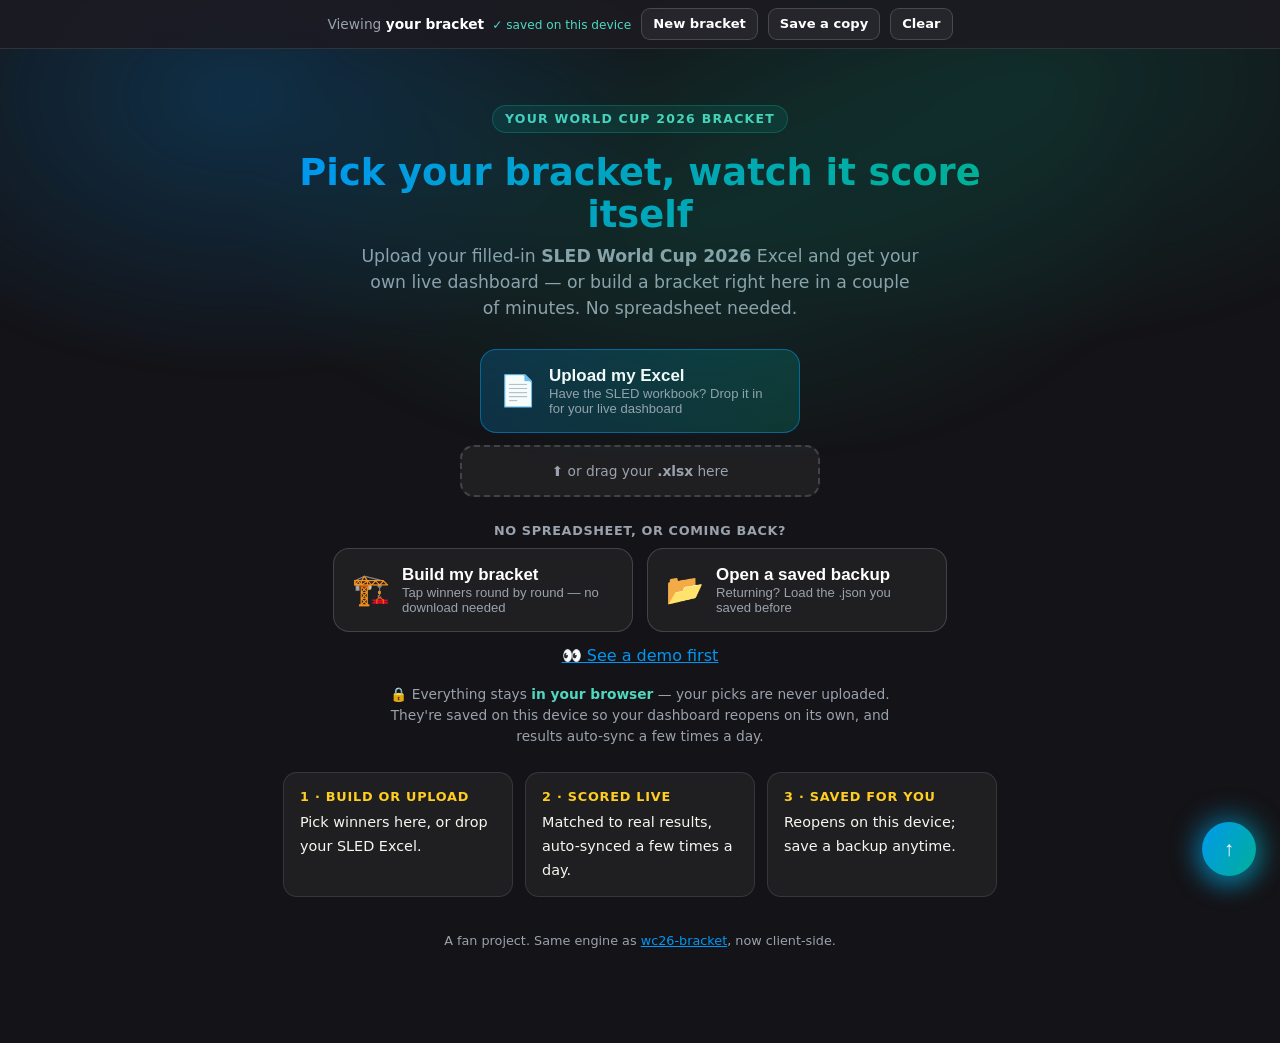
==== commit a4e47940: "Add country flags to the bracket builder Show a bundled SVG country flag beside each team in the "cr" ====
--- a/docs/index.html
+++ b/docs/index.html
@@ -17,11 +17,11 @@
 /* Landing + viewer-chrome styles (the dashboard itself is styled by dashboard.css) */
 #landing{max-width:760px;margin:0 auto;padding:56px 20px 80px;text-align:center}
 #landing .kicker{display:inline-block;font-size:.78rem;font-weight:700;letter-spacing:.1em;text-transform:uppercase;
-  color:#57e0c4;background:rgba(0,178,145,.12);border:1px solid rgba(0,178,145,.3);border-radius:999px;padding:4px 12px}
+  color:var(--win-ink);background:rgba(0,178,145,.12);border:1px solid rgba(0,178,145,.3);border-radius:999px;padding:4px 12px}
 #landing h1{font-size:2.3rem;line-height:1.15;margin:.5em 0 .2em;
   background:linear-gradient(120deg,#0097F4,#00B291);-webkit-background-clip:text;background-clip:text;-webkit-text-fill-color:transparent}
 #landing .tag{color:var(--muted,#9aa2ad);font-size:1.08rem;max-width:560px;margin:.4em auto 1.6em}
-#drop{border:2px dashed rgba(255,255,255,.22);border-radius:20px;padding:34px 24px;background:linear-gradient(160deg,rgba(255,255,255,.06),rgba(255,255,255,.02));
+#drop{border:2px dashed var(--border2);border-radius:20px;padding:34px 24px;background:var(--hover);
   transition:.18s;cursor:pointer}
 #drop.over{border-color:#0097F4;background:rgba(0,151,244,.10)}
 #drop .ball{font-size:2.6rem}
@@ -31,92 +31,106 @@
 .bigbtn{font:inherit;font-weight:700;font-size:.98rem;border-radius:12px;padding:11px 20px;cursor:pointer;border:1px solid transparent;color:#04121a;
   background:linear-gradient(120deg,#0097F4,#00B291)}
 .ghostbtn{font:inherit;font-weight:600;font-size:.92rem;border-radius:12px;padding:11px 18px;cursor:pointer;
-  color:#fff;background:rgba(255,255,255,.06);border:1px solid rgba(255,255,255,.16)}
-.ghostbtn:hover{background:rgba(255,255,255,.12)}
+  color:var(--text);background:var(--hover);border:1px solid var(--border2)}
+.ghostbtn:hover{background:var(--border)}
 .privacy{margin:16px auto 0;max-width:520px;font-size:.86rem;color:var(--muted,#9aa2ad)}
-.privacy b{color:#c3e86a}
+.privacy b{color:var(--win-ink)}
 .restore{margin:14px auto 0;max-width:540px;font-size:.85rem;color:var(--muted,#9aa2ad)}
-.restore b{color:#f4f7ee}
+.restore b{color:var(--text2)}
 #errbox{max-width:620px;margin:18px auto 0;text-align:left;background:rgba(229,72,77,.08);border:1px solid rgba(229,72,77,.35);
   border-radius:14px;padding:16px 18px}
-#errbox .err-h{font-weight:700;color:#ff9a9d;margin-bottom:8px}
-#errbox ul{margin:0;padding-left:20px;color:#f4d7d8;font-size:.9rem;line-height:1.6}
+#errbox .err-h{font-weight:700;color:var(--lose-ink);margin-bottom:8px}
+#errbox ul{margin:0;padding-left:20px;color:var(--text2);font-size:.9rem;line-height:1.6}
 #errbox .err-f{margin-top:10px;font-size:.88rem;color:var(--muted,#9aa2ad)}
-.linkbtn{background:none;border:none;color:#7cc9ff;font:inherit;cursor:pointer;text-decoration:underline;padding:0}
+.linkbtn{background:none;border:none;color:var(--blue);font:inherit;cursor:pointer;text-decoration:underline;padding:0}
 #viewerbar{position:sticky;top:0;z-index:60;display:flex;flex-wrap:wrap;align-items:center;gap:10px;justify-content:center;
-  padding:8px 14px;background:rgba(20,19,23,.86);backdrop-filter:blur(10px);border-bottom:1px solid rgba(255,255,255,.1);font-size:.86rem}
-#viewerbar .vb-you{color:var(--muted,#9aa2ad)} #viewerbar .vb-you b{color:#fff}
+  padding:8px 14px;background:color-mix(in srgb,var(--panel) 88%,transparent);backdrop-filter:blur(10px);border-bottom:1px solid var(--border);font-size:.86rem}
+#viewerbar .vb-you{color:var(--muted,#9aa2ad)} #viewerbar .vb-you b{color:var(--text)}
 #viewerbar button{font:inherit;font-size:.82rem;font-weight:600;border-radius:9px;padding:5px 11px;cursor:pointer;
-  color:#fff;background:rgba(255,255,255,.07);border:1px solid rgba(255,255,255,.16)}
-#viewerbar button:hover{background:rgba(255,255,255,.14)}
+  color:var(--text);background:var(--hover);border:1px solid var(--border2)}
+#viewerbar button:hover{background:var(--border)}
 .steps{display:flex;flex-wrap:wrap;gap:12px;justify-content:center;margin:26px 0 0;text-align:left}
-.step{flex:1 1 200px;max-width:230px;background:rgba(255,255,255,.04);border:1px solid rgba(255,255,255,.1);border-radius:14px;padding:14px 16px}
-.step b{display:block;color:#ffd95e;font-size:.8rem;letter-spacing:.06em;text-transform:uppercase;margin-bottom:4px}
-.step span{font-size:.9rem;color:#f4f7ee}
+.step{flex:1 1 200px;max-width:230px;background:var(--hover);border:1px solid var(--border);border-radius:14px;padding:14px 16px}
+.step b{display:block;color:var(--gold-ink);font-size:.8rem;letter-spacing:.06em;text-transform:uppercase;margin-bottom:4px}
+.step span{font-size:.9rem;color:var(--text2)}
 .foothint{margin-top:34px;font-size:.8rem;color:var(--muted,#9aa2ad)}
-.foothint a{color:#7cc9ff}
+.foothint a{color:var(--blue)}
 
 /* Landing choices */
 .choices{display:flex;flex-wrap:wrap;gap:14px;justify-content:center;margin:26px 0 12px}
 .choice{flex:1 1 260px;max-width:320px;text-align:left;display:grid;grid-template-columns:auto 1fr;grid-template-rows:auto auto;gap:0 12px;
-  padding:16px 18px;border-radius:16px;cursor:pointer;color:#fff;background:rgba(255,255,255,.05);border:1px solid rgba(255,255,255,.14);transition:.16s}
-.choice:hover{background:rgba(255,255,255,.10);transform:translateY(-2px)}
+  padding:16px 18px;border-radius:16px;cursor:pointer;color:var(--text);background:var(--hover);border:1px solid var(--border2);transition:.16s}
+.choice:hover{background:var(--border);transform:translateY(-2px)}
 .choice.primary{background:linear-gradient(120deg,rgba(0,151,244,.22),rgba(0,178,145,.22));border-color:rgba(0,151,244,.5)}
 .choice.primary:hover{background:linear-gradient(120deg,rgba(0,151,244,.32),rgba(0,178,145,.32))}
 .choice .ch-ic{grid-row:1/3;font-size:1.9rem;align-self:center}
-.choice .ch-t{font-weight:800;font-size:1.06rem}
+.choice .ch-t{font-weight:800;font-size:1.06rem;color:var(--text)}
 .choice .ch-s{font-size:.82rem;color:var(--muted,#9aa2ad)}
-#drop{border:2px dashed rgba(255,255,255,.18);border-radius:14px;padding:12px;margin:2px auto 4px;max-width:360px;transition:.16s;cursor:pointer}
+#drop{border:2px dashed var(--border2);border-radius:14px;padding:12px;margin:2px auto 4px;max-width:360px;transition:.16s;cursor:pointer}
 #drop.over{border-color:#0097F4;background:rgba(0,151,244,.10)}
 .drop-hint{font-size:.86rem;color:var(--muted,#9aa2ad)}
 .mini-row{display:flex;gap:10px;align-items:center;justify-content:center;margin:12px 0 4px}
 .mini-row .dotsep{color:var(--muted,#9aa2ad)}
-.vb-saved{margin-left:8px;font-size:.76rem;color:#9BC72A}
+.vb-saved{margin-left:8px;font-size:.76rem;color:var(--win-ink)}
+.alt-head{margin:24px 0 2px;font-size:.8rem;font-weight:700;letter-spacing:.05em;text-transform:uppercase;color:var(--muted)}
+.choices.alt{margin:8px 0 4px}
+.choices.alt .choice{flex:1 1 220px;max-width:300px}
 
 /* Bracket builder overlay */
 .builder{position:fixed;inset:0;z-index:120;background:rgba(12,11,15,.92);backdrop-filter:blur(4px);overflow-y:auto;padding:16px}
-.bld-inner{max-width:1040px;margin:0 auto;background:var(--panel,#1c1b21);border:1px solid rgba(255,255,255,.12);border-radius:18px;padding:18px 20px 22px;box-shadow:0 24px 70px rgba(0,0,0,.5)}
+.bld-inner{max-width:1040px;margin:0 auto;background:var(--panel,#1c1b21);border:1px solid var(--border2);border-radius:18px;padding:18px 20px 22px;box-shadow:0 24px 70px rgba(0,0,0,.5)}
 .bld-head{display:flex;align-items:flex-start;justify-content:space-between;gap:12px}
 .bld-title{font-size:1.35rem;font-weight:800}
 .bld-sub{font-size:.86rem;color:var(--muted,#9aa2ad)}
-.bld-x{font:inherit;font-size:1.1rem;color:#fff;background:rgba(255,255,255,.08);border:1px solid rgba(255,255,255,.16);border-radius:10px;width:34px;height:34px;cursor:pointer;flex:0 0 auto}
+.bld-x{font:inherit;font-size:1.1rem;color:var(--text);background:var(--hover);border:1px solid var(--border2);border-radius:10px;width:34px;height:34px;cursor:pointer;flex:0 0 auto}
 .bld-steps{display:flex;align-items:center;gap:2px;justify-content:center;margin:16px 0 6px}
 .bld-dot{display:grid;place-items:center;width:34px;height:34px;border-radius:50%;font-size:.78rem;font-weight:800;color:var(--muted,#9aa2ad);
-  background:rgba(255,255,255,.05);border:1px solid rgba(255,255,255,.14);cursor:pointer}
+  background:var(--hover);border:1px solid var(--border2);cursor:pointer}
 .bld-dot.on{color:#04121a;background:linear-gradient(120deg,#0097F4,#00B291);border-color:transparent}
 .bld-dot.ok:not(.on){color:#9BC72A;border-color:rgba(155,199,42,.5)}
-.bld-sep{width:16px;height:2px;background:rgba(255,255,255,.14)}
+.bld-sep{width:16px;height:2px;background:var(--border2)}
 .bld-roundhead{text-align:center;margin:6px 0 12px;font-size:1.02rem}
 .bld-roundhead span{color:var(--muted,#9aa2ad);font-size:.85rem;margin-left:6px}
 .bld-grid{display:grid;grid-template-columns:repeat(auto-fill,minmax(230px,1fr));gap:12px}
-.bld-match{background:rgba(255,255,255,.03);border:1px solid rgba(255,255,255,.1);border-radius:12px;padding:9px 10px;position:relative}
+.bld-match{background:var(--hover);border:1px solid var(--border);border-radius:12px;padding:9px 10px;position:relative}
 .bld-mc{font-size:.6rem;font-weight:700;letter-spacing:.05em;color:var(--muted,#9aa2ad);text-align:center;margin-bottom:2px}
 .bld-vs{text-align:center;font-size:.62rem;color:var(--muted,#9aa2ad);margin:3px 0}
-.bld-team{width:100%;display:flex;align-items:center;gap:8px;padding:9px 11px;border-radius:9px;border:1px solid rgba(255,255,255,.12);
-  background:rgba(255,255,255,.03);color:#fff;font:inherit;font-size:.9rem;font-weight:650;cursor:pointer;transition:.14s;text-align:left}
-.bld-team:hover{background:rgba(255,255,255,.09);border-color:rgba(255,255,255,.25)}
-.bld-team .seed{font-size:.6rem;font-weight:700;color:var(--muted,#9aa2ad);background:rgba(255,255,255,.08);border-radius:5px;padding:2px 5px}
-.bld-team .tname{flex:1;white-space:nowrap;overflow:hidden;text-overflow:ellipsis}
-.bld-team .bld-check{opacity:0;color:#57e0c4;font-weight:800}
+.bld-team{width:100%;display:flex;align-items:center;gap:8px;padding:9px 11px;border-radius:9px;border:1px solid var(--border2);
+  background:var(--hover);color:var(--text);font:inherit;font-size:.9rem;font-weight:650;cursor:pointer;transition:.14s;text-align:left}
+.bld-team:hover{background:var(--border);border-color:var(--border2)}
+.bld-team .seed{font-size:.6rem;font-weight:700;color:var(--muted,#9aa2ad);background:var(--border);border-radius:5px;padding:2px 5px}
+.bld-team .bld-flag{width:22px;height:16px;border-radius:3px;object-fit:cover;flex:0 0 auto;box-shadow:0 0 0 1px var(--border2)}
+.bld-team .tname{flex:1;white-space:nowrap;overflow:hidden;text-overflow:ellipsis;color:var(--text)}
+.bld-team .bld-check{opacity:0;color:var(--win-ink);font-weight:800}
 .bld-team.picked{background:linear-gradient(120deg,rgba(0,178,145,.28),rgba(0,151,244,.20));border-color:rgba(0,178,145,.6)}
 .bld-team.picked .bld-check{opacity:1}
 .bld-team.dim{opacity:.5}
 .bld-team.tbd{color:var(--muted,#9aa2ad);font-style:italic;font-weight:600;cursor:default;background:transparent;border-style:dashed;justify-content:center}
-.bld-finish{margin-top:16px;padding-top:14px;border-top:1px solid rgba(255,255,255,.1);display:grid;gap:12px;max-width:420px}
+.bld-team .bld-adv{margin-left:auto;font-size:.72rem;font-weight:800;color:var(--win-ink);opacity:0;white-space:nowrap;flex:0 0 auto}
+.bld-team.picked .bld-adv{opacity:1}
+.bld-team.dim .tname{text-decoration:line-through}
+.bld-match.done{border-color:color-mix(in srgb,var(--win) 26%,var(--border))}
+.bld-match.next-up{border-color:color-mix(in srgb,var(--blue) 48%,var(--border2));box-shadow:0 0 0 2px color-mix(in srgb,var(--blue) 20%,transparent)}
+.bld-dot.locked{opacity:.32;cursor:default}
+.bld-ok-tag{color:var(--win-ink);font-weight:800;font-size:.85rem;margin-left:6px}
+.bld-count{font-size:.78rem;font-weight:700;color:var(--muted);white-space:nowrap}
+.bld-grid.final{grid-template-columns:minmax(0,360px);justify-content:center}
+.bld-btn.go.ready{box-shadow:0 0 0 3px color-mix(in srgb,var(--blue) 22%,transparent)}
+.bld-finish{margin-top:16px;padding-top:14px;border-top:1px solid var(--border);display:grid;gap:12px;max-width:420px}
 .bld-fh{font-size:1rem}
 .bld-field{display:flex;flex-direction:column;gap:4px;font-size:.82rem;color:var(--muted,#9aa2ad)}
 .bld-field small{opacity:.8}
-.bld-field input{font:inherit;font-size:1rem;color:#fff;background:rgba(255,255,255,.06);border:1px solid rgba(255,255,255,.18);border-radius:10px;padding:9px 12px}
+.bld-field input{font:inherit;font-size:1rem;color:var(--text);background:var(--hover);border:1px solid var(--border2);border-radius:10px;padding:9px 12px}
 .bld-field input:focus{outline:none;border-color:#0097F4}
 .bld-note{font-size:.82rem;line-height:1.5;color:var(--muted,#9aa2ad);background:rgba(0,151,244,.08);border:1px solid rgba(0,151,244,.25);border-radius:10px;padding:10px 12px}
-.bld-note b{color:#cfe8ff;font-weight:600}
+.bld-note b{color:var(--blue);font-weight:600}
 .bld-foot{display:flex;align-items:center;gap:14px;margin-top:16px}
 .bld-btn{font:inherit;font-weight:700;font-size:.92rem;border-radius:11px;padding:10px 18px;cursor:pointer;border:1px solid transparent}
-.bld-btn.ghost{color:#fff;background:rgba(255,255,255,.07);border-color:rgba(255,255,255,.16)}
+.bld-btn.ghost{color:var(--text);background:var(--hover);border-color:var(--border2)}
 .bld-btn.ghost:disabled{opacity:.4;cursor:default}
 .bld-btn.go{color:#04121a;background:linear-gradient(120deg,#0097F4,#00B291);margin-left:auto}
 .bld-btn.go:disabled{opacity:.45;cursor:default;filter:grayscale(.3)}
-.bld-prog{flex:1;height:7px;border-radius:999px;background:rgba(255,255,255,.1);overflow:hidden;max-width:260px}
+.bld-prog{flex:1;height:7px;border-radius:999px;background:var(--border);overflow:hidden;max-width:260px}
 .bld-prog i{display:block;height:100%;background:linear-gradient(90deg,#0097F4,#00B291);transition:width .2s}
 </style>
 </head>
@@ -134,32 +148,39 @@
 <div id="landing">
   <span class="kicker">Your World Cup 2026 Bracket</span>
   <h1>Pick your bracket, watch it score itself</h1>
-  <p class="tag"><b>No spreadsheet? No problem.</b> Build your bracket right here in a couple of minutes —
-  or upload your filled-in <b>SLED World Cup 2026</b> Excel. Either way you get your own live dashboard.</p>
+  <p class="tag">Upload your filled-in <b>SLED World Cup 2026</b> Excel and get your own live dashboard —
+  or build a bracket right here in a couple of minutes. No spreadsheet needed.</p>
 
   <div class="choices">
-    <button class="choice primary" id="build">
+    <button class="choice primary" id="pick">
+      <span class="ch-ic">📄</span>
+      <span class="ch-t">Upload my Excel</span>
+      <span class="ch-s">Have the SLED workbook? Drop it in for your live dashboard</span>
+    </button>
+  </div>
+
+  <div id="drop" role="button" tabindex="0" aria-label="Upload your bracket Excel">
+    <span class="drop-hint">⬆️ or drag your <b>.xlsx</b> here</span>
+  </div>
+  <input id="file" type="file" accept=".xlsx,.xlsm" hidden>
+  <input id="importfile" type="file" accept=".json,application/json" hidden>
+
+  <div class="alt-head">No spreadsheet, or coming back?</div>
+  <div class="choices alt">
+    <button class="choice" id="build">
       <span class="ch-ic">🏗️</span>
       <span class="ch-t">Build my bracket</span>
-      <span class="ch-s">Tap winners round by round — nothing to download</span>
+      <span class="ch-s">Tap winners round by round — no download needed</span>
     </button>
-    <button class="choice" id="pick">
-      <span class="ch-ic">📄</span>
-      <span class="ch-t">Upload my Excel</span>
-      <span class="ch-s">Have the SLED workbook? Drop it in</span>
+    <button class="choice" id="import">
+      <span class="ch-ic">📂</span>
+      <span class="ch-t">Open a saved backup</span>
+      <span class="ch-s">Returning? Load the .json you saved before</span>
     </button>
   </div>
-
-  <div id="drop" role="button" tabindex="0" aria-label="Upload your bracket Excel">
-    <span class="drop-hint">⬆️ or drag your <b>.xlsx</b> here</span>
-  </div>
-  <input id="file" type="file" accept=".xlsx,.xlsm" hidden>
-  <input id="importfile" type="file" accept=".json,application/json" hidden>
 
   <div class="mini-row">
     <button class="linkbtn" id="demo">👀 See a demo first</button>
-    <span class="dotsep">·</span>
-    <button class="linkbtn" id="import">📂 Open a saved backup</button>
   </div>
 
   <p class="privacy">🔒 Everything stays <b>in your browser</b> — your picks are never uploaded. They're
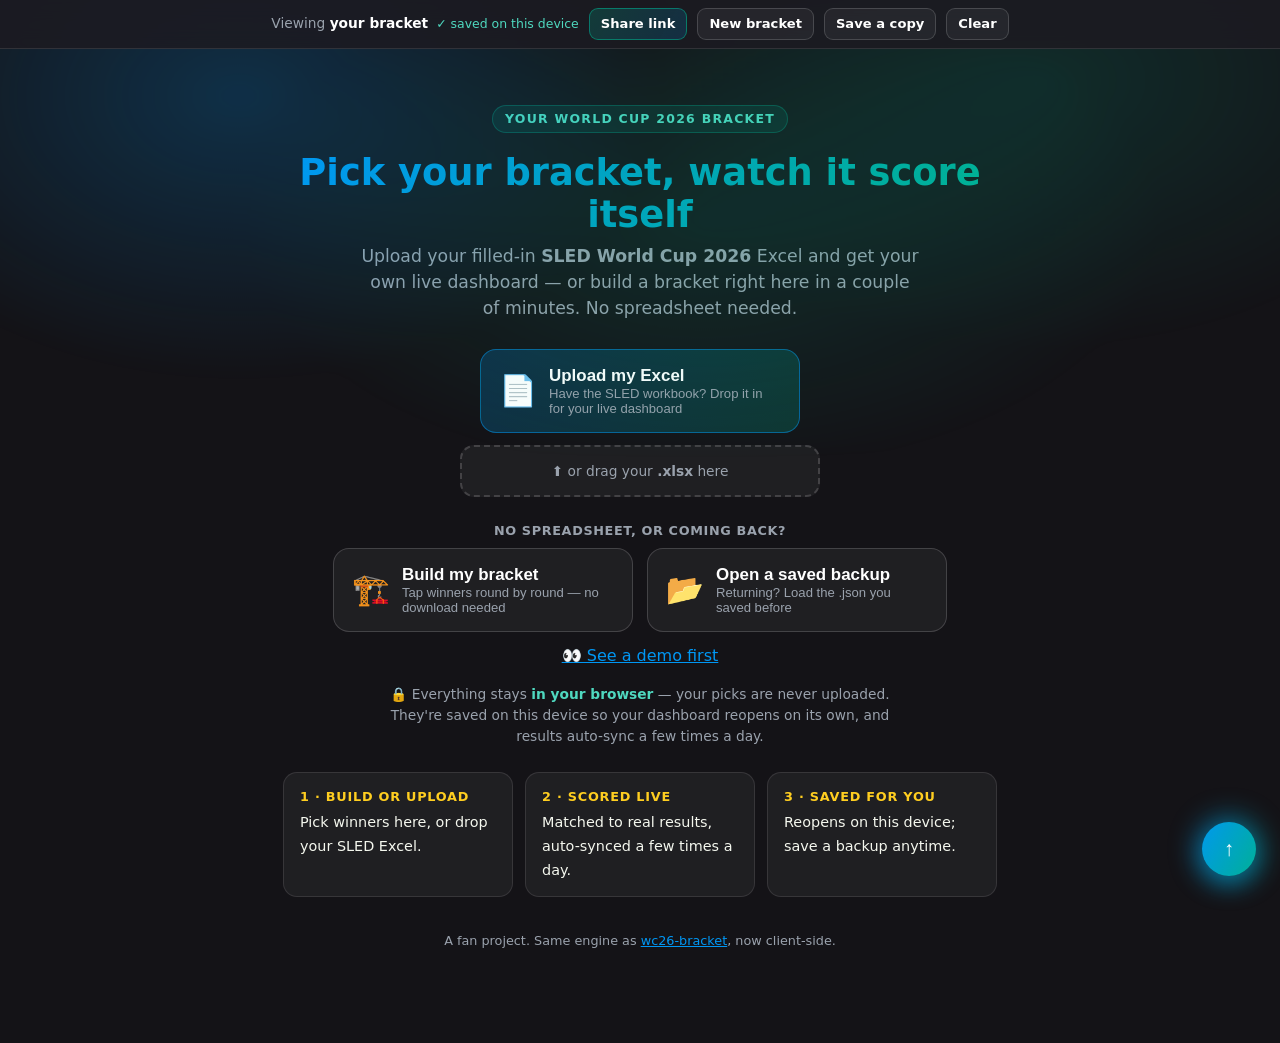
==== commit 72460d19: "Share links: let you edit how your name appears Add a "Share as…" dialog to the Share link button so" ====
--- a/docs/index.html
+++ b/docs/index.html
@@ -49,6 +49,29 @@
 #viewerbar button{font:inherit;font-size:.82rem;font-weight:600;border-radius:9px;padding:5px 11px;cursor:pointer;
   color:var(--text);background:var(--hover);border:1px solid var(--border2)}
 #viewerbar button:hover{background:var(--border)}
+#viewerbar button#vb-share{background:linear-gradient(120deg,rgba(0,178,145,.22),rgba(0,151,244,.16));border-color:rgba(0,178,145,.55)}
+#viewerbar .vb-saved,#viewerbar .vb-shared{margin-left:8px;font-size:.78rem}
+#viewerbar .vb-shared{color:var(--blue)}
+#toast{position:fixed;left:50%;bottom:26px;transform:translateX(-50%) translateY(12px);z-index:200;
+  background:var(--panel,#12151b);color:var(--text);border:1px solid var(--border2);border-radius:11px;
+  padding:10px 16px;font-size:.9rem;font-weight:600;box-shadow:0 8px 30px rgba(0,0,0,.35);
+  opacity:0;pointer-events:none;transition:opacity .18s,transform .18s;max-width:min(90vw,420px);text-align:center}
+#toast.show{opacity:1;transform:translateX(-50%) translateY(0)}
+#sharedlg{border:none;background:transparent;padding:0;max-width:min(92vw,420px)}
+#sharedlg::backdrop{background:rgba(0,0,0,.55);backdrop-filter:blur(3px)}
+.sharedlg-card{background:var(--panel,#1c1b21);border:1px solid var(--border2);border-radius:16px;padding:18px 20px 20px;box-shadow:0 24px 70px rgba(0,0,0,.5);color:var(--text)}
+.sharedlg-head{display:flex;align-items:flex-start;justify-content:space-between;gap:12px}
+.sharedlg-head h3{font-size:1.15rem;font-weight:800;margin:0}
+.sharedlg-x{font:inherit;font-size:1rem;color:var(--text);background:var(--hover);border:1px solid var(--border2);border-radius:9px;width:32px;height:32px;cursor:pointer;flex:0 0 auto}
+.sharedlg-field{display:flex;flex-direction:column;gap:5px;font-size:.82rem;color:var(--muted,#9aa2ad);margin-top:14px}
+.sharedlg-field input{font:inherit;font-size:1rem;color:var(--text);background:var(--hover);border:1px solid var(--border2);border-radius:10px;padding:10px 12px}
+.sharedlg-field input:focus{outline:none;border-color:#0097F4}
+.sharedlg-preview{font-size:.86rem;color:var(--muted,#9aa2ad);margin:12px 0 0}
+.sharedlg-preview b{color:var(--text);font-weight:650}
+.sharedlg-actions{display:flex;gap:8px;justify-content:flex-end;margin-top:18px}
+.sharedlg-btn{font:inherit;font-size:.9rem;font-weight:650;border-radius:10px;padding:8px 15px;cursor:pointer;color:var(--text);background:var(--hover);border:1px solid var(--border2)}
+.sharedlg-btn:hover{background:var(--border)}
+.sharedlg-btn.primary{color:#04121a;background:linear-gradient(120deg,#0097F4,#00B291);border-color:transparent}
 .steps{display:flex;flex-wrap:wrap;gap:12px;justify-content:center;margin:26px 0 0;text-align:left}
 .step{flex:1 1 200px;max-width:230px;background:var(--hover);border:1px solid var(--border);border-radius:14px;padding:14px 16px}
 .step b{display:block;color:var(--gold-ink);font-size:.8rem;letter-spacing:.06em;text-transform:uppercase;margin-bottom:4px}
@@ -138,7 +161,8 @@
 
 <!-- Returning-visitor / viewer control bar (hidden until a bracket is loaded) -->
 <div id="viewerbar" hidden>
-  <span class="vb-you">Viewing <b id="vb-name">your bracket</b><span class="vb-saved">✓ saved on this device</span></span>
+  <span class="vb-you">Viewing <b id="vb-name">your bracket</b><span class="vb-saved">✓ saved on this device</span><span class="vb-shared" hidden>🔗 shared link</span></span>
+  <button id="vb-share" title="Copy a link that shows this exact bracket">Share link</button>
   <button id="vb-replace" title="Start over — build or upload a different bracket">New bracket</button>
   <button id="vb-export" title="Download a backup file — reopen it later or on another device">Save a copy</button>
   <button id="vb-clear" title="Remove this bracket from this device">Clear</button>
@@ -206,6 +230,25 @@
 
 <button class="dab" id="dab" title="Back to top" aria-label="Back to top" hidden>↑</button>
 <div class="statcard" id="statcard" aria-hidden="true"></div>
+<div id="toast" role="status" aria-live="polite"></div>
+
+<!-- Share editor: choose how your name comes across, then copy/share the link -->
+<dialog id="sharedlg" aria-labelledby="sharedlg-h">
+  <div class="sharedlg-card">
+    <div class="sharedlg-head">
+      <h3 id="sharedlg-h">Share your bracket</h3>
+      <button type="button" class="sharedlg-x" id="share-cancel" title="Close" aria-label="Close">✕</button>
+    </div>
+    <label class="sharedlg-field"><span>Show my name as</span>
+      <input id="share-as" type="text" maxlength="60" autocomplete="off" placeholder="e.g. Alex">
+    </label>
+    <p class="sharedlg-preview">Opens as “<b><span id="share-preview">your</span> bracket</b>”.</p>
+    <div class="sharedlg-actions">
+      <button type="button" class="sharedlg-btn" id="share-native" hidden>Share…</button>
+      <button type="button" class="sharedlg-btn primary" id="share-copy">Copy link</button>
+    </div>
+  </div>
+</dialog>
 
 <script src="js/vendor/xlsx.full.min.js"></script>
 <script type="module" src="js/main.js"></script>
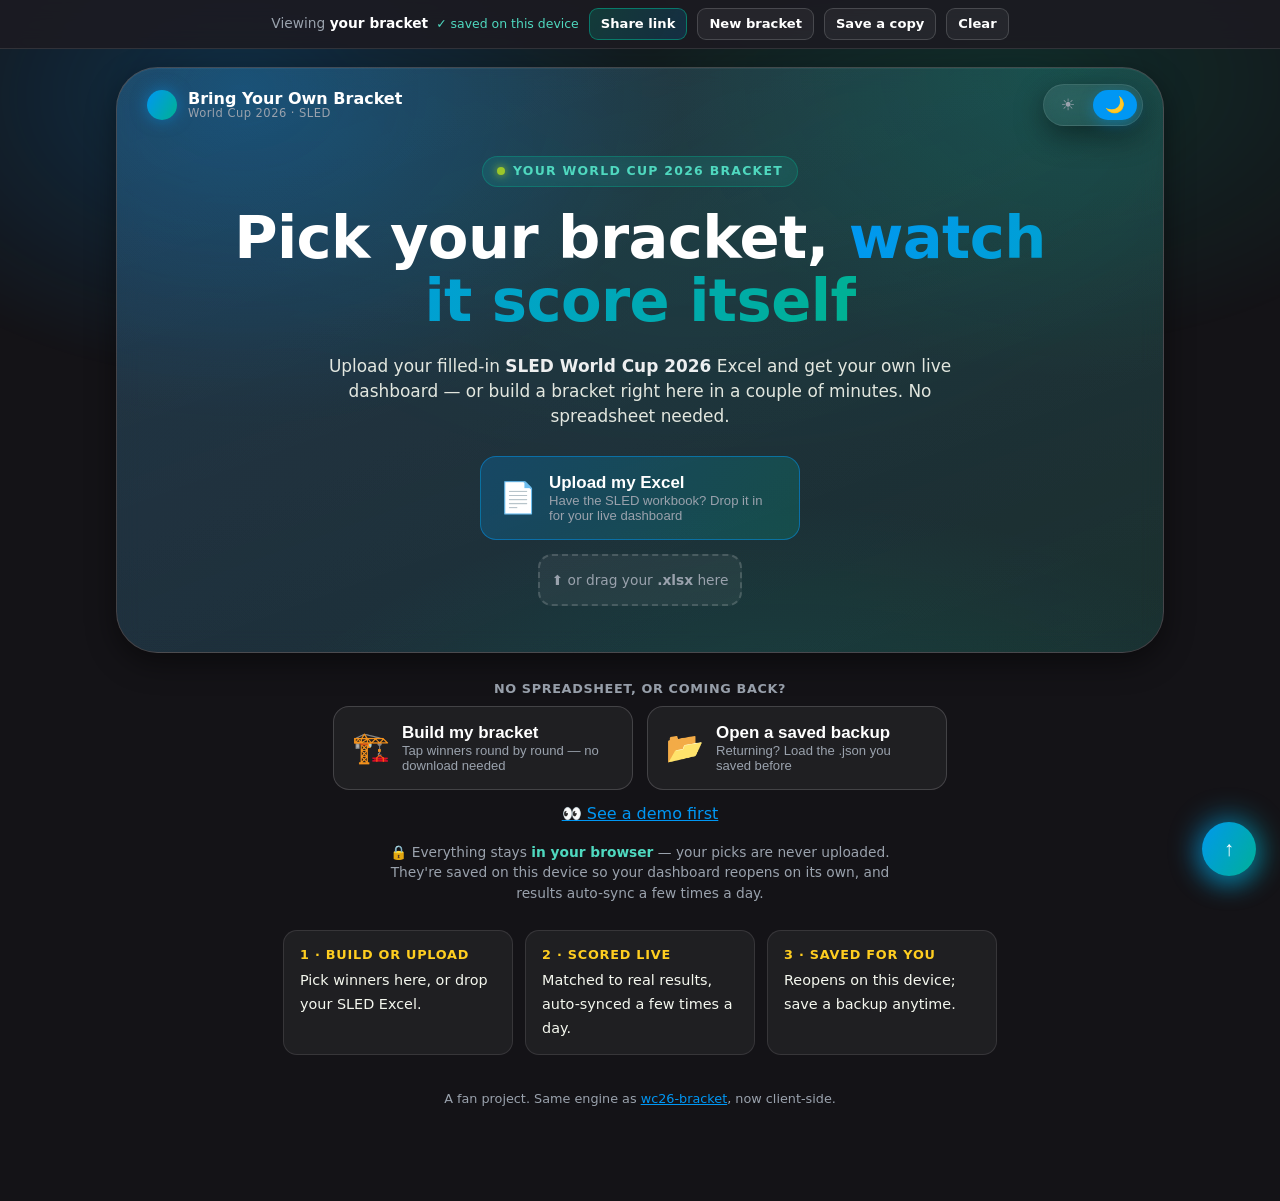
==== commit 3b723940: "Restyle start page as a framed glass hero with theme switcher Adapt the landing page to the local br" ====
--- a/docs/index.html
+++ b/docs/index.html
@@ -15,12 +15,59 @@
 <link rel="stylesheet" href="css/dashboard.css">
 <style>
 /* Landing + viewer-chrome styles (the dashboard itself is styled by dashboard.css) */
-#landing{max-width:760px;margin:0 auto;padding:56px 20px 80px;text-align:center}
-#landing .kicker{display:inline-block;font-size:.78rem;font-weight:700;letter-spacing:.1em;text-transform:uppercase;
-  color:var(--win-ink);background:rgba(0,178,145,.12);border:1px solid rgba(0,178,145,.3);border-radius:999px;padding:4px 12px}
-#landing h1{font-size:2.3rem;line-height:1.15;margin:.5em 0 .2em;
-  background:linear-gradient(120deg,#0097F4,#00B291);-webkit-background-clip:text;background-clip:text;-webkit-text-fill-color:transparent}
-#landing .tag{color:var(--muted,#9aa2ad);font-size:1.08rem;max-width:560px;margin:.4em auto 1.6em}
+#landing{max-width:1080px;margin:0 auto;padding:18px 16px 80px;text-align:center}
+
+/* ── Framed hero (adapted from bracket-start-hero.reference.html) ─────────── */
+#landing .hero-frame{position:relative;overflow:hidden;isolation:isolate;
+  border-radius:clamp(1.4rem,3.4vw,2.6rem);border:1px solid var(--border2);
+  background:var(--glass),linear-gradient(160deg,color-mix(in srgb,var(--panel) 66%,transparent),color-mix(in srgb,var(--panel) 48%,transparent));
+  backdrop-filter:blur(12px) saturate(1.2);-webkit-backdrop-filter:blur(12px) saturate(1.2);
+  box-shadow:var(--shadow),inset 0 1px 0 rgba(255,255,255,.06);padding:0 0 34px;margin:0 auto 26px;
+  animation:lhero-in .7s cubic-bezier(.2,.7,.2,1) both}
+#landing .hero-bg{position:absolute;inset:0;z-index:0;pointer-events:none;
+  background:
+    radial-gradient(60% 82% at 12% 4%, var(--g1), transparent 70%),
+    radial-gradient(56% 76% at 92% 0%, var(--g2), transparent 70%),
+    radial-gradient(74% 74% at 64% 128%, var(--g3), transparent 72%),
+    linear-gradient(120deg, color-mix(in srgb,var(--blue) 12%,transparent), color-mix(in srgb,var(--teal) 12%,transparent));
+  filter:saturate(1.05)}
+/* Lift only the content children — NOT .hero-bg (fixes the reference stacking bug) */
+#landing .lnav,#landing .hero-body{position:relative;z-index:1}
+
+/* nav: brand doubles as back-to-top (left) + theme switcher (right) */
+#landing .lnav{display:flex;align-items:center;justify-content:space-between;gap:12px;padding:16px 20px}
+#landing .lbrand{display:inline-flex;align-items:center;gap:11px;background:transparent;border:0;cursor:pointer;
+  font:inherit;color:var(--text);padding:6px 10px;border-radius:12px;transition:background .15s,transform .15s}
+#landing .lbrand:hover{background:var(--hover);transform:translateY(-1px)}
+#landing .lbrand:focus-visible{outline:2px solid var(--blue);outline-offset:2px}
+#landing .lbrand-tx{font-weight:800;text-align:left;line-height:1.05;font-size:1rem}
+#landing .lbrand-tx small{display:block;color:var(--muted,#9aa2ad);font-weight:500;font-size:.72rem;letter-spacing:.04em}
+#landing .lthemes{display:inline-flex;gap:6px;padding:5px;border-radius:999px;
+  background:var(--glass);backdrop-filter:blur(14px);-webkit-backdrop-filter:blur(14px);
+  border:1px solid var(--border);box-shadow:var(--shadow)}
+#landing .lthemes button{font-family:inherit;font-size:1rem;line-height:1;color:var(--muted,#9aa2ad);background:transparent;
+  border:0;padding:7px 12px;border-radius:999px;cursor:pointer;transition:.16s}
+#landing .lthemes button:hover{color:var(--text);background:var(--hover)}
+#landing .lthemes button.on{color:#fff;background:var(--blue);box-shadow:0 4px 14px rgba(0,151,244,.4)}
+#landing .lthemes button:focus-visible{outline:2px solid var(--blue);outline-offset:2px}
+
+/* hero body */
+#landing .hero-body{display:flex;flex-direction:column;align-items:center;justify-content:center;text-align:center;
+  padding:14px 24px 8px;min-height:clamp(280px,38vh,420px)}
+#landing .badge{display:inline-flex;align-items:center;gap:8px;padding:5px 14px;border-radius:999px;margin-bottom:6px;
+  font-size:.78rem;font-weight:700;letter-spacing:.1em;text-transform:uppercase;color:var(--win-ink);
+  background:color-mix(in srgb,var(--teal) 14%,transparent);border:1px solid color-mix(in srgb,var(--teal) 34%,transparent);
+  backdrop-filter:blur(10px);-webkit-backdrop-filter:blur(10px)}
+#landing .badge .dot{width:8px;height:8px;border-radius:50%;background:var(--green);box-shadow:0 0 8px var(--green);animation:lbadge-pulse 1.8s infinite}
+#landing .headline{font-size:clamp(2rem,5.2vw,3.7rem);line-height:1.07;margin:.22em 0 .3em;max-width:20ch;font-weight:800;letter-spacing:-.01em;color:var(--text)}
+#landing .headline .grad{background:var(--grad);-webkit-background-clip:text;background-clip:text;-webkit-text-fill-color:transparent;color:transparent}
+#landing .tag{color:var(--text2);opacity:.92;font-size:1.06rem;max-width:60ch;margin:.2em auto 0}
+#landing .tag b{color:var(--text)}
+
+@keyframes lhero-in{from{opacity:0;transform:scale(.986)}to{opacity:1;transform:none}}
+@keyframes lbadge-pulse{0%{box-shadow:0 0 0 0 rgba(155,199,42,.6)}70%{box-shadow:0 0 0 8px rgba(155,199,42,0)}100%{box-shadow:0 0 0 0 rgba(155,199,42,0)}}
+@media(prefers-reduced-motion:reduce){#landing .hero-frame{animation:none}#landing .badge .dot{animation:none}}
+@media(max-width:560px){#landing .lnav{padding:12px 14px}#landing .lbrand-tx small{display:none}#landing .hero-body{padding:6px 16px 8px}}
 #drop{border:2px dashed var(--border2);border-radius:20px;padding:34px 24px;background:var(--hover);
   transition:.18s;cursor:pointer}
 #drop.over{border-color:#0097F4;background:rgba(0,151,244,.10)}
@@ -57,7 +104,7 @@
   padding:10px 16px;font-size:.9rem;font-weight:600;box-shadow:0 8px 30px rgba(0,0,0,.35);
   opacity:0;pointer-events:none;transition:opacity .18s,transform .18s;max-width:min(90vw,420px);text-align:center}
 #toast.show{opacity:1;transform:translateX(-50%) translateY(0)}
-#sharedlg{border:none;background:transparent;padding:0;max-width:min(92vw,420px)}
+#sharedlg{border:none;background:transparent;padding:0;max-width:min(92vw,420px);margin:8vh auto auto}
 #sharedlg::backdrop{background:rgba(0,0,0,.55);backdrop-filter:blur(3px)}
 .sharedlg-card{background:var(--panel,#1c1b21);border:1px solid var(--border2);border-radius:16px;padding:18px 20px 20px;box-shadow:0 24px 70px rgba(0,0,0,.5);color:var(--text)}
 .sharedlg-head{display:flex;align-items:flex-start;justify-content:space-between;gap:12px}
@@ -68,6 +115,8 @@
 .sharedlg-field input:focus{outline:none;border-color:#0097F4}
 .sharedlg-preview{font-size:.86rem;color:var(--muted,#9aa2ad);margin:12px 0 0}
 .sharedlg-preview b{color:var(--text);font-weight:650}
+.sharedlg-note{display:flex;gap:9px;align-items:flex-start;font-size:.8rem;line-height:1.5;color:var(--muted,#9aa2ad);margin:14px 0 0;padding:10px 12px;background:rgba(0,151,244,.08);border:1px solid rgba(0,151,244,.25);border-radius:10px}
+.sharedlg-note .sharedlg-lock{flex:0 0 auto;font-size:.98rem;line-height:1.4}
 .sharedlg-actions{display:flex;gap:8px;justify-content:flex-end;margin-top:18px}
 .sharedlg-btn{font:inherit;font-size:.9rem;font-weight:650;border-radius:10px;padding:8px 15px;cursor:pointer;color:var(--text);background:var(--hover);border:1px solid var(--border2)}
 .sharedlg-btn:hover{background:var(--border)}
@@ -170,22 +219,39 @@
 
 <!-- Landing -->
 <div id="landing">
-  <span class="kicker">Your World Cup 2026 Bracket</span>
-  <h1>Pick your bracket, watch it score itself</h1>
-  <p class="tag">Upload your filled-in <b>SLED World Cup 2026</b> Excel and get your own live dashboard —
-  or build a bracket right here in a couple of minutes. No spreadsheet needed.</p>
-
-  <div class="choices">
-    <button class="choice primary" id="pick">
-      <span class="ch-ic">📄</span>
-      <span class="ch-t">Upload my Excel</span>
-      <span class="ch-s">Have the SLED workbook? Drop it in for your live dashboard</span>
-    </button>
-  </div>
-
-  <div id="drop" role="button" tabindex="0" aria-label="Upload your bracket Excel">
-    <span class="drop-hint">⬆️ or drag your <b>.xlsx</b> here</span>
-  </div>
+  <section class="hero-frame">
+    <div class="hero-bg" aria-hidden="true"></div>
+    <nav class="lnav">
+      <button class="lbrand" id="lhome" type="button" aria-label="Back to top" title="Back to top">
+        <span class="orb" aria-hidden="true"></span>
+        <span class="lbrand-tx">Bring Your Own Bracket<small>World Cup 2026 · SLED</small></span>
+      </button>
+      <div class="lthemes" role="group" aria-label="Theme">
+        <button type="button" data-theme-btn="light" aria-label="Light theme" aria-pressed="false" title="Light">☀️</button>
+        <button type="button" data-theme-btn="dark" aria-label="Dark theme" aria-pressed="false" title="Dark">🌙</button>
+      </div>
+    </nav>
+
+    <div class="hero-body">
+      <span class="badge"><span class="dot" aria-hidden="true"></span> Your World Cup 2026 Bracket</span>
+      <h1 class="headline">Pick your bracket, <span class="grad">watch it score itself</span></h1>
+      <p class="tag">Upload your filled-in <b>SLED World Cup 2026</b> Excel and get your own live dashboard —
+      or build a bracket right here in a couple of minutes. No spreadsheet needed.</p>
+
+      <div class="choices">
+        <button class="choice primary" id="pick">
+          <span class="ch-ic">📄</span>
+          <span class="ch-t">Upload my Excel</span>
+          <span class="ch-s">Have the SLED workbook? Drop it in for your live dashboard</span>
+        </button>
+      </div>
+
+      <div id="drop" role="button" tabindex="0" aria-label="Upload your bracket Excel">
+        <span class="drop-hint">⬆️ or drag your <b>.xlsx</b> here</span>
+      </div>
+    </div>
+  </section>
+
   <input id="file" type="file" accept=".xlsx,.xlsm" hidden>
   <input id="importfile" type="file" accept=".json,application/json" hidden>
 
@@ -240,12 +306,13 @@
       <button type="button" class="sharedlg-x" id="share-cancel" title="Close" aria-label="Close">✕</button>
     </div>
     <label class="sharedlg-field"><span>Show my name as</span>
-      <input id="share-as" type="text" maxlength="60" autocomplete="off" placeholder="e.g. Alex">
+      <input id="share-as" type="text" maxlength="60" autocomplete="off" placeholder="e.g. AL or Alex">
     </label>
     <p class="sharedlg-preview">Opens as “<b><span id="share-preview">your</span> bracket</b>”.</p>
+    <p class="sharedlg-note"><span class="sharedlg-lock" aria-hidden="true">🔒</span><span>This link contains your picks and the name above — nothing else. Send it only to people you want to see it. Prefer initials or a nickname? Just edit the name.</span></p>
     <div class="sharedlg-actions">
-      <button type="button" class="sharedlg-btn" id="share-native" hidden>Share…</button>
-      <button type="button" class="sharedlg-btn primary" id="share-copy">Copy link</button>
+      <button type="button" class="sharedlg-btn" id="share-native" hidden title="Opens your device's share menu — Messages, WhatsApp, email, and more">Share via app…</button>
+      <button type="button" class="sharedlg-btn primary" id="share-copy" title="Copies the link so you can paste it into any chat, email, or note">Copy link</button>
     </div>
   </div>
 </dialog>
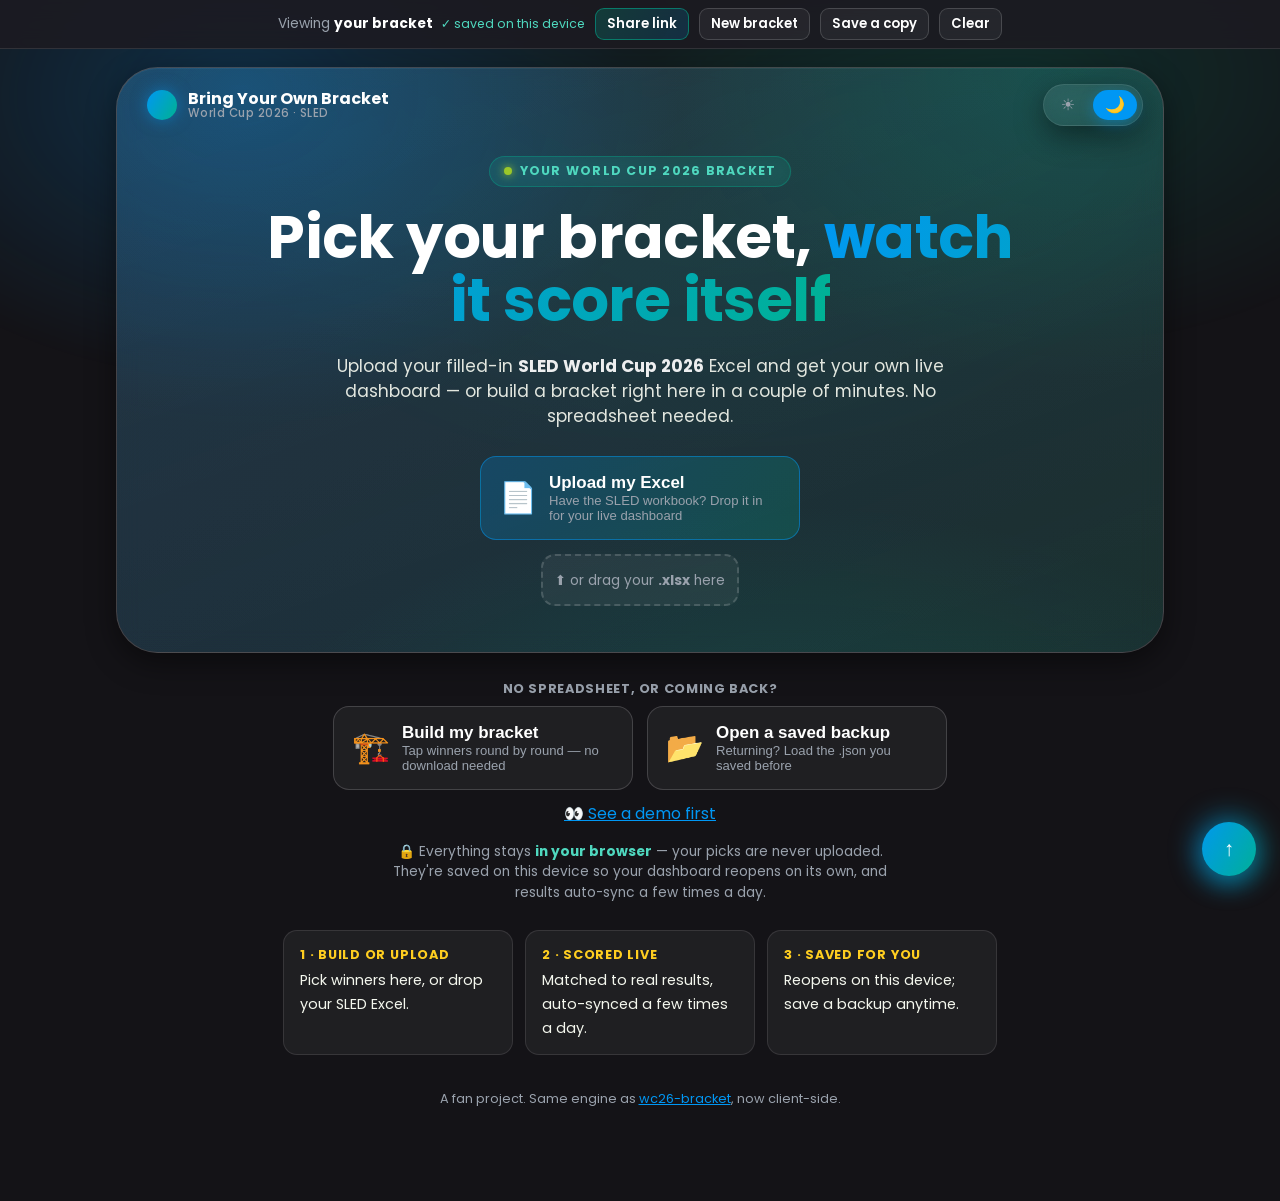
==== commit d282d72e: "Switch primary font to Poppins (self-hosted) Self-host Poppins 400-700 and Source Serif 4 italic acc" ====
--- a/docs/index.html
+++ b/docs/index.html
@@ -13,6 +13,7 @@
 <meta name="twitter:card" content="summary_large_image">
 <link rel="icon" href="data:image/svg+xml,<svg xmlns=%22http://www.w3.org/2000/svg%22 viewBox=%220 0 100 100%22><text y=%22.9em%22 font-size=%2290%22>⚽</text></svg>">
 <link rel="stylesheet" href="css/dashboard.css">
+<link rel="stylesheet" href="css/fonts.css">
 <style>
 /* Landing + viewer-chrome styles (the dashboard itself is styled by dashboard.css) */
 #landing{max-width:1080px;margin:0 auto;padding:18px 16px 80px;text-align:center}
@@ -309,7 +310,7 @@
       <input id="share-as" type="text" maxlength="60" autocomplete="off" placeholder="e.g. AL or Alex">
     </label>
     <p class="sharedlg-preview">Opens as “<b><span id="share-preview">your</span> bracket</b>”.</p>
-    <p class="sharedlg-note"><span class="sharedlg-lock" aria-hidden="true">🔒</span><span>This link contains your picks and the name above — nothing else. Send it only to people you want to see it. Prefer initials or a nickname? Just edit the name.</span></p>
+    <p class="sharedlg-note"><span class="sharedlg-lock" aria-hidden="true">🔒</span><span>This link contains your bracket picks, tiebreaker, and the name above — nothing else. Send it only to people you want to see it. Prefer initials or a nickname? Just edit the name.</span></p>
     <div class="sharedlg-actions">
       <button type="button" class="sharedlg-btn" id="share-native" hidden title="Opens your device's share menu — Messages, WhatsApp, email, and more">Share via app…</button>
       <button type="button" class="sharedlg-btn primary" id="share-copy" title="Copies the link so you can paste it into any chat, email, or note">Copy link</button>
--- a/docs/css/dashboard.css
+++ b/docs/css/dashboard.css
@@ -1,14 +1,14 @@
 
 :root{--blue:#0097F4;--purple:#CB85FF;--pink:#FF32A3;--orange:#FFA200;--yellow:#FFCE20;--green:#9BC72A;--teal:#00B291;--red:#E5484D;
  --grad:linear-gradient(120deg,#0097F4,#00B291);
- --radius:18px;--radius-sm:12px;--fs:16px;--lh:1.5;--ls:0em;--gap:16px;--fstack:"Segoe UI","Segoe Sans Display",system-ui,-apple-system,sans-serif;}
-html[data-theme="dark"]{--bg:#141317;--panel:#1c1b21;--text:#FFF;--text2:#F4F7EE;--muted:#9aa2ad;--border:rgba(255,255,255,.10);--border2:rgba(255,255,255,.16);
+ --radius:18px;--radius-sm:12px;--fs:16px;--lh:1.5;--ls:0em;--gap:16px;--fstack:"Poppins","Segoe UI","Segoe Sans Display",system-ui,-apple-system,sans-serif;--fserif:"Source Serif 4",Georgia,"Times New Roman",serif;}
+html[data-theme="dark"]{color-scheme:dark;--bg:#141317;--panel:#1c1b21;--text:#FFF;--text2:#F4F7EE;--muted:#9aa2ad;--border:rgba(255,255,255,.10);--border2:rgba(255,255,255,.16);
  --glass:linear-gradient(160deg,rgba(255,255,255,.075),rgba(255,255,255,.028));--shadow:0 10px 30px rgba(0,0,0,.45);--hover:rgba(255,255,255,.05);
  --gold:#FFCE20;--gold-ink:#FFCE20;--win:#00B291;--win-ink:#4fd8bf;--out:#7c828d;--lose-ink:#f2757a;--g1:rgba(0,151,244,.22);--g2:rgba(0,178,145,.16);--g3:rgba(0,178,145,.16);}
-html[data-theme="light"]{--bg:#EEF1F4;--panel:#FFF;--text:#323139;--text2:#323139;--muted:#6C6C6C;--border:rgba(0,0,0,.08);--border2:rgba(0,0,0,.14);
+html[data-theme="light"]{color-scheme:light;--bg:#EEF1F4;--panel:#FFF;--text:#323139;--text2:#323139;--muted:#6C6C6C;--border:rgba(0,0,0,.08);--border2:rgba(0,0,0,.14);
  --glass:linear-gradient(160deg,rgba(255,255,255,.85),rgba(255,255,255,.55));--shadow:0 10px 26px rgba(20,30,50,.10);--hover:rgba(0,0,0,.035);
  --gold:#E0A500;--gold-ink:#B57F00;--win:#00926f;--win-ink:#00805f;--out:#9aa0a8;--lose-ink:#C4353A;--g1:rgba(0,151,244,.14);--g2:rgba(0,178,145,.10);--g3:rgba(0,178,145,.10);}
-html[data-theme="easy"]{--bg:#F6F1E6;--panel:#FCFAF3;--text:#2b2a30;--text2:#33323a;--muted:#55545c;--border:rgba(0,0,0,.08);--border2:rgba(0,0,0,.14);
+html[data-theme="easy"]{color-scheme:light;--bg:#F6F1E6;--panel:#FCFAF3;--text:#2b2a30;--text2:#33323a;--muted:#55545c;--border:rgba(0,0,0,.08);--border2:rgba(0,0,0,.14);
  --glass:linear-gradient(160deg,rgba(255,255,255,.92),rgba(255,255,255,.66));--shadow:0 8px 22px rgba(40,40,30,.10);--hover:rgba(0,0,0,.03);
  --gold:#C98A00;--gold-ink:#8f6300;--win:#0a7d54;--win-ink:#0a6b49;--out:#8a8790;--lose-ink:#A63A2E;--g1:rgba(0,151,244,.10);--g2:rgba(0,178,145,.08);--g3:rgba(0,178,145,.08);
  --fs:18px;--lh:1.8;--ls:.03em;--radius:22px;--radius-sm:15px;--gap:22px;--fstack:"Verdana","Tahoma","Trebuchet MS","Segoe UI",system-ui,sans-serif;}
@@ -37,26 +37,12 @@
  --gold:#b1892f;--gold-ink:#8a6a20;--win:#5f7d40;--win-ink:#48602f;--out:#9a948a;--lose-ink:#a6453b;--g1:rgba(58,54,47,.05);--g2:rgba(58,54,47,.04);--g3:rgba(58,54,47,.03);
  --blue:#3b5a78;--purple:#5b4a6b;--pink:#a6453b;--orange:#b1732f;--green:#5f7d40;--teal:#3f6b64;--grad:linear-gradient(90deg,#4a463d,#6f6a60);
  --radius:14px;--radius-sm:10px;--fs:16px;--lh:1.55;--ls:.01em;--fstack:"Segoe Print","Bradley Hand","Comic Sans MS","Chalkboard SE",cursive;}
-/* Fun · Hong Kong 1989 — neon-noir Kowloon nightscape: deep-midnight sky, glowing neon-sign colours (electric red, jade, cyan, gold), Chinese-friendly font and a 香港 · 1989 badge for nostalgia */
-html[data-theme="hongkong"]{--bg:#0a0a14;--panel:#14121f;--text:#F6ECD8;--text2:#FFE3B3;--muted:#8a90b5;--border:#FF2D6B;--border2:#00E5FF;
- --glass:linear-gradient(160deg,rgba(40,10,42,.72),rgba(10,10,26,.86));--shadow:0 0 0 1px rgba(255,45,107,.45),0 0 22px rgba(255,45,107,.30),0 12px 34px rgba(0,0,0,.62);--hover:rgba(255,45,107,.16);
- --gold:#FFC531;--gold-ink:#FFD75E;--win:#00E5A0;--win-ink:#5affc7;--out:#6b7398;--lose-ink:#FF4D6D;--g1:rgba(255,45,107,.30);--g2:rgba(0,229,255,.22);--g3:rgba(255,197,49,.20);
- --blue:#00E5FF;--purple:#C77DFF;--pink:#FF2D6B;--orange:#FF7A1A;--green:#00E5A0;--teal:#00E5FF;
- --grad:linear-gradient(120deg,#FF2D6B,#FFC531,#00E5A0);
- --radius:14px;--radius-sm:10px;--fs:16px;--lh:1.55;--ls:.01em;--fstack:"PingFang HK","Hiragino Sans GB","Microsoft JhengHei","Noto Sans HK","Segoe UI",system-ui,sans-serif;}
-/* Fun · BART Third Rail — SF BART traction-power control room for an electrician / electrical
-   engineer: deep tunnel-dark with a faint blueprint grid, high-voltage hazard yellow, BART
-   route-line accents (yellow/orange/red/green/blue), monospace schematic type, and a 1000V DC
-   third-rail badge. */
-html[data-theme="bart"]{--bg:#0B0F17;--panel:#131A24;--text:#EAF2FA;--text2:#CFE0EF;--muted:#8497A8;--border:#22303F;--border2:#FFD21E;
- --glass:linear-gradient(180deg,#131A24,#0E141D);--shadow:0 0 0 1px rgba(255,210,30,.12),0 10px 30px rgba(0,0,0,.55);--hover:rgba(255,210,30,.12);
- --gold:#FFD21E;--gold-ink:#FFDE5A;--win:#4DB748;--win-ink:#79E06E;--out:#7789a0;--lose-ink:#FF5A4D;--g1:rgba(255,210,30,.14);--g2:rgba(0,114,188,.16);--g3:rgba(229,0,43,.09);
- --blue:#2E9BE6;--purple:#7A5CFF;--pink:#E4002B;--orange:#F57F00;--green:#4DB748;--teal:#00B3C4;
- --grad:linear-gradient(90deg,#FFCF00,#F57F00,#E4002B,#4DB748,#0072BC);
- --radius:8px;--radius-sm:6px;--fs:15px;--lh:1.5;--ls:.01em;--fstack:ui-monospace,"SFMono-Regular","Consolas","Roboto Mono","Courier New",monospace;}
 *{box-sizing:border-box}html,body{margin:0;padding:0}
 html{scroll-behavior:smooth;scroll-padding-top:24px}
 body{font-family:var(--fstack);font-size:var(--fs);line-height:var(--lh);letter-spacing:var(--ls);color:var(--text);background:var(--bg);-webkit-font-smoothing:antialiased;overflow-x:hidden;position:relative;min-height:100vh}
+/* Heading accents render in Source Serif 4 italic (em / i / .italic) — mirrors mywcbracket-glass. */
+h1 :is(em,i,.italic), h2 :is(em,i,.italic), h3 :is(em,i,.italic),
+.hero-title :is(em,i,.italic){ font-family:var(--fserif); font-style:italic; font-weight:400; }
 body::before{content:"";position:fixed;inset:-20% -10% auto -10%;height:70vh;z-index:0;pointer-events:none;background:radial-gradient(closest-side,var(--g1),transparent) -8% -12%/55% 90% no-repeat,radial-gradient(closest-side,var(--g2),transparent) 108% -8%/55% 85% no-repeat,radial-gradient(closest-side,var(--g3),transparent) 60% 120%/60% 80% no-repeat;filter:blur(6px)}
 .wrap{max-width:1280px;margin:0 auto;padding:26px 22px 90px;position:relative;z-index:1}
 .glass{background:var(--glass);backdrop-filter:blur(14px);-webkit-backdrop-filter:blur(14px);border:1px solid var(--border);border-radius:var(--radius);box-shadow:var(--shadow)}
@@ -69,6 +55,9 @@
 .modes button{font-family:inherit;font-size:.82rem;font-weight:600;color:var(--muted);background:transparent;border:0;padding:7px 15px;border-radius:999px;cursor:pointer;transition:.16s}
 .modes button:hover{color:var(--text);background:var(--hover)}
 .modes button.on{color:#fff;background:var(--blue);box-shadow:0 4px 14px rgba(0,151,244,.4)}
+.theme-toggle{display:inline-flex;gap:2px;background:var(--hover);border-radius:999px;padding:2px}
+.modes .theme-toggle button{padding:6px 10px;font-size:1rem;line-height:1}
+.modes .mi{font-size:1.02em;margin-right:1px}
 .fun-wrap{position:relative;display:inline-flex}
 .fun-btn{font-family:inherit;font-size:.82rem;font-weight:600;color:var(--muted);background:transparent;border:0;padding:7px 13px;border-radius:999px;cursor:pointer;transition:.16s;display:inline-flex;align-items:center;gap:5px}
 .fun-btn:hover{color:var(--text);background:var(--hover)}
@@ -198,12 +187,12 @@
 .conn.c-won{stroke:var(--win)}
 .conn.c-lost{stroke:var(--red)}
 .conn.c-pending{stroke:var(--muted);opacity:.5;stroke-dasharray:5 5}
-.conn.c-actual{stroke:var(--blue);opacity:.7;stroke-dasharray:2 4}
+.conn.c-actual{stroke:var(--blue);opacity:.9}
 .conn.gone{opacity:.4}
 .team.blank{visibility:hidden}
-.team.st-actual{border-color:color-mix(in srgb,var(--blue) 45%,var(--border));opacity:.9}
+.team.st-actual{border-color:color-mix(in srgb,var(--blue) 55%,var(--border));opacity:.95}
 .team.st-actual .tname{color:var(--muted)}
-.team.st-actual .rb.up{color:var(--blue)}
+.team.st-actual .rb.up,.team.realadv .rb.up{color:var(--blue)}
 .team.st-actual.gone{opacity:.62}
 .team[data-team]{cursor:help}
 .statcard{position:fixed;z-index:80;min-width:212px;max-width:250px;padding:13px 15px;border-radius:14px;
@@ -227,12 +216,12 @@
 .lg-chev{color:var(--muted);font-weight:800;font-size:1.05rem;width:20px;text-align:center;flex:0 0 auto}
 .lg-line{width:28px;height:0;flex:0 0 auto;border-top:3px solid var(--win);border-radius:3px}
 .lg-line.lg-line-pend{border-top:3px dashed var(--muted);opacity:.75}
-.lg-line.lg-line-actual{border-top:3px dashed var(--blue);opacity:.8}
+.lg-line.lg-line-actual{border-top:3px solid var(--blue);opacity:.9}
 .team.st-won{border-color:color-mix(in srgb,var(--win) 55%,var(--border));box-shadow:0 2px 10px rgba(0,178,145,.12)}
 .team.st-won .tname{color:var(--win-ink)}
 .team.st-won.gone{opacity:.55;box-shadow:none;border-color:var(--border)}
 .team.st-won.gone .tname{color:var(--muted)}
-.team.st-lost{border-color:var(--border);opacity:.55}
+.team.st-lost{border-color:color-mix(in srgb,var(--red) 72%,var(--border));opacity:.82}
 .team.st-lost .tname{color:var(--muted)}
 .team.advancer .tname{font-weight:750}
 .adv-arrow{color:var(--muted);font-weight:800;margin-left:2px;flex:0 0 auto}
@@ -255,11 +244,11 @@
 .team .fav-bar{position:absolute;left:0;top:6px;bottom:6px;width:3px;border-radius:3px;background:transparent;transition:.16s}
 .team.adv{border-color:color-mix(in srgb,var(--win) 55%,var(--border));box-shadow:0 2px 10px rgba(0,178,145,.14)}
 .team.adv .tname{color:var(--win-ink)}
-.team.realadv{border-color:var(--border2)}
+.team.realadv{border-color:color-mix(in srgb,var(--blue) 45%,var(--border))}
 .team.realadv .tname{color:var(--muted)}
-.team.busted{border-color:var(--border);opacity:.55}
+.team.busted{border-color:color-mix(in srgb,var(--red) 72%,var(--border));opacity:.82}
 .team.busted .tname{color:var(--muted)}
-.team.busted .rb.no,.team.st-lost .rb.no{color:var(--muted)}
+.team.busted .rb.no,.team.st-lost .rb.no{color:var(--lose-ink)}
 .team.champ{border-color:var(--gold);background:color-mix(in srgb,var(--gold) 14%,var(--panel));box-shadow:0 0 20px rgba(255,206,32,.28)}
 .team.champ .tname{color:var(--gold-ink);font-weight:750}
 .team.out{opacity:.5}.team.out .tname{color:var(--out)}
@@ -404,30 +393,3 @@
 html[data-theme="doodle"] a{color:#3b5a78;text-decoration:underline wavy}
 html[data-theme="doodle"] img,html[data-theme="doodle"] .flag{filter:grayscale(1) contrast(1.15) brightness(.98)}
 html[data-theme="doodle"] .orb,html[data-theme="doodle"] .pill.live .dot,html[data-theme="doodle"] .rf-dot{filter:grayscale(1)}
-/* ---- Fun · Hong Kong 1989 look — neon-noir Kowloon night, glowing signage, bilingual 香港 badge ---- */
-html[data-theme="hongkong"] body::before{display:none}
-html[data-theme="hongkong"] body{background-color:#0a0a14;background-image:radial-gradient(circle at 12% 16%,rgba(255,45,107,.22),transparent 40%),radial-gradient(circle at 86% 24%,rgba(0,229,255,.16),transparent 42%),radial-gradient(circle at 70% 82%,rgba(255,197,49,.14),transparent 44%),radial-gradient(circle at 24% 80%,rgba(0,229,160,.14),transparent 44%),repeating-linear-gradient(90deg,transparent 0 40px,rgba(255,255,255,.02) 40px 41px)}
-html[data-theme="hongkong"] .glass{backdrop-filter:blur(9px);-webkit-backdrop-filter:blur(9px);border:1px solid rgba(255,45,107,.5)}
-html[data-theme="hongkong"] h1,html[data-theme="hongkong"] h2,html[data-theme="hongkong"] .story-title,html[data-theme="hongkong"] .hero h1,html[data-theme="hongkong"] .shead h2{background:none;color:#fff;-webkit-text-fill-color:#fff;text-shadow:0 0 3px #fff,0 0 9px #FF2D6B,0 0 20px #FF2D6B,0 0 40px rgba(255,45,107,.65);font-weight:800;letter-spacing:.02em}
-html[data-theme="hongkong"] .eyebrow{color:#00E5FF;text-shadow:0 0 6px rgba(0,229,255,.85)}
-html[data-theme="hongkong"] a{color:#00E5FF;text-shadow:0 0 6px rgba(0,229,255,.7)}
-html[data-theme="hongkong"] .modes button,html[data-theme="hongkong"] .fun-btn,html[data-theme="hongkong"] .chip,html[data-theme="hongkong"] .seg button{border:1px solid rgba(0,229,255,.35);background:rgba(255,255,255,.03);color:var(--text)}
-html[data-theme="hongkong"] .modes button.on,html[data-theme="hongkong"] .fun-btn.on,html[data-theme="hongkong"] .fun-menu button.on,html[data-theme="hongkong"] .seg button.on{background:#FF2D6B;color:#0a0a14;border-color:#FF2D6B;box-shadow:0 0 12px rgba(255,45,107,.8)}
-html[data-theme="hongkong"] .team{border:1px solid rgba(0,229,255,.30)}
-html[data-theme="hongkong"] .orb{background:var(--grad);box-shadow:0 0 10px #FF2D6B,0 0 22px rgba(255,45,107,.55)}
-html[data-theme="hongkong"] .pill.live .dot,html[data-theme="hongkong"] .rf-dot{box-shadow:0 0 8px currentColor,0 0 16px rgba(0,229,160,.6)}
-html[data-theme="hongkong"] .brand>div{position:relative}
-html[data-theme="hongkong"] .brand>div::after{content:"香港 · 1989 · HONG KONG";display:block;margin-top:3px;font-size:.7rem;font-weight:800;letter-spacing:.14em;color:#FF2D6B;text-shadow:0 0 6px rgba(255,45,107,.9),0 0 14px rgba(255,45,107,.55)}
-html[data-theme="bart"] body::before{display:none}
-html[data-theme="bart"] body{background-color:#0B0F17;background-image:linear-gradient(rgba(255,210,30,.035) 1px,transparent 1px),linear-gradient(90deg,rgba(46,155,230,.05) 1px,transparent 1px),radial-gradient(circle at 84% 6%,rgba(255,210,30,.12),transparent 40%),radial-gradient(circle at 10% 92%,rgba(0,114,188,.14),transparent 44%);background-size:28px 28px,28px 28px,auto,auto}
-html[data-theme="bart"] .glass{background:linear-gradient(180deg,#131A24,#0E141D);backdrop-filter:none;-webkit-backdrop-filter:none;border:1px solid rgba(255,210,30,.22)}
-html[data-theme="bart"] .hero{border-top:4px solid transparent;border-image:repeating-linear-gradient(45deg,#FFD21E 0 14px,#0B0F17 14px 28px) 4}
-html[data-theme="bart"] h1,html[data-theme="bart"] h2,html[data-theme="bart"] h3,html[data-theme="bart"] .story-title,html[data-theme="bart"] .shead h2{background:none;color:#FFD21E;-webkit-text-fill-color:#FFD21E;text-shadow:0 0 8px rgba(255,210,30,.4);letter-spacing:.02em}
-html[data-theme="bart"] .eyebrow,html[data-theme="bart"] .kicker{color:#2E9BE6;text-shadow:0 0 6px rgba(46,155,230,.55);text-transform:uppercase;letter-spacing:.16em}
-html[data-theme="bart"] a{color:#2E9BE6}
-html[data-theme="bart"] .modes button,html[data-theme="bart"] .fun-btn,html[data-theme="bart"] .chip,html[data-theme="bart"] .seg button,html[data-theme="bart"] .fun-menu button{border:1px solid rgba(255,210,30,.30);background:rgba(255,255,255,.03);color:var(--text)}
-html[data-theme="bart"] .modes button.on,html[data-theme="bart"] .fun-btn.on,html[data-theme="bart"] .fun-menu button.on,html[data-theme="bart"] .seg button.on{background:#FFD21E;color:#0B0F17;border-color:#FFD21E;box-shadow:0 0 12px rgba(255,210,30,.65)}
-html[data-theme="bart"] .team{border:1px solid rgba(46,155,230,.28)}
-html[data-theme="bart"] .orb{background:var(--grad);box-shadow:0 0 10px rgba(255,210,30,.75),0 0 22px rgba(46,155,230,.45)}
-html[data-theme="bart"] .brand>div{position:relative}
-html[data-theme="bart"] .brand>div::after{content:"⚡ 1000 V DC · THIRD RAIL · SFBART";display:inline-block;margin-top:4px;font-size:.63rem;font-weight:800;letter-spacing:.14em;color:#FFD21E;background:rgba(255,210,30,.08);border:1px solid rgba(255,210,30,.45);border-left:5px solid #FFD21E;padding:2px 9px;border-radius:3px;text-shadow:0 0 6px rgba(255,210,30,.45)}
--- a/docs/css/fonts.css
+++ b/docs/css/fonts.css
@@ -0,0 +1,129 @@
+/* Self-hosted fonts — no external requests at runtime.
+   Poppins (body/UI) + Source Serif 4 italic (heading accents).
+   Generated into docs/fonts/; latin + latin-ext subsets only. */
+
+@font-face{
+  font-family:'Poppins';
+  font-style:normal;
+  font-weight:400;
+  font-display:swap;
+  src:url(../fonts/poppins-400-normal-latin-ext.woff2) format('woff2');
+  unicode-range:U+0100-02BA, U+02BD-02C5, U+02C7-02CC, U+02CE-02D7, U+02DD-02FF, U+0304, U+0308, U+0329, U+1D00-1DBF, U+1E00-1E9F, U+1EF2-1EFF, U+2020, U+20A0-20AB, U+20AD-20C0, U+2113, U+2C60-2C7F, U+A720-A7FF;
+}
+
+@font-face{
+  font-family:'Poppins';
+  font-style:normal;
+  font-weight:400;
+  font-display:swap;
+  src:url(../fonts/poppins-400-normal-latin.woff2) format('woff2');
+  unicode-range:U+0000-00FF, U+0131, U+0152-0153, U+02BB-02BC, U+02C6, U+02DA, U+02DC, U+0304, U+0308, U+0329, U+2000-206F, U+20AC, U+2122, U+2191, U+2193, U+2212, U+2215, U+FEFF, U+FFFD;
+}
+
+@font-face{
+  font-family:'Poppins';
+  font-style:normal;
+  font-weight:500;
+  font-display:swap;
+  src:url(../fonts/poppins-500-normal-latin-ext.woff2) format('woff2');
+  unicode-range:U+0100-02BA, U+02BD-02C5, U+02C7-02CC, U+02CE-02D7, U+02DD-02FF, U+0304, U+0308, U+0329, U+1D00-1DBF, U+1E00-1E9F, U+1EF2-1EFF, U+2020, U+20A0-20AB, U+20AD-20C0, U+2113, U+2C60-2C7F, U+A720-A7FF;
+}
+
+@font-face{
+  font-family:'Poppins';
+  font-style:normal;
+  font-weight:500;
+  font-display:swap;
+  src:url(../fonts/poppins-500-normal-latin.woff2) format('woff2');
+  unicode-range:U+0000-00FF, U+0131, U+0152-0153, U+02BB-02BC, U+02C6, U+02DA, U+02DC, U+0304, U+0308, U+0329, U+2000-206F, U+20AC, U+2122, U+2191, U+2193, U+2212, U+2215, U+FEFF, U+FFFD;
+}
+
+@font-face{
+  font-family:'Poppins';
+  font-style:normal;
+  font-weight:600;
+  font-display:swap;
+  src:url(../fonts/poppins-600-normal-latin-ext.woff2) format('woff2');
+  unicode-range:U+0100-02BA, U+02BD-02C5, U+02C7-02CC, U+02CE-02D7, U+02DD-02FF, U+0304, U+0308, U+0329, U+1D00-1DBF, U+1E00-1E9F, U+1EF2-1EFF, U+2020, U+20A0-20AB, U+20AD-20C0, U+2113, U+2C60-2C7F, U+A720-A7FF;
+}
+
+@font-face{
+  font-family:'Poppins';
+  font-style:normal;
+  font-weight:600;
+  font-display:swap;
+  src:url(../fonts/poppins-600-normal-latin.woff2) format('woff2');
+  unicode-range:U+0000-00FF, U+0131, U+0152-0153, U+02BB-02BC, U+02C6, U+02DA, U+02DC, U+0304, U+0308, U+0329, U+2000-206F, U+20AC, U+2122, U+2191, U+2193, U+2212, U+2215, U+FEFF, U+FFFD;
+}
+
+@font-face{
+  font-family:'Poppins';
+  font-style:normal;
+  font-weight:700;
+  font-display:swap;
+  src:url(../fonts/poppins-700-normal-latin-ext.woff2) format('woff2');
+  unicode-range:U+0100-02BA, U+02BD-02C5, U+02C7-02CC, U+02CE-02D7, U+02DD-02FF, U+0304, U+0308, U+0329, U+1D00-1DBF, U+1E00-1E9F, U+1EF2-1EFF, U+2020, U+20A0-20AB, U+20AD-20C0, U+2113, U+2C60-2C7F, U+A720-A7FF;
+}
+
+@font-face{
+  font-family:'Poppins';
+  font-style:normal;
+  font-weight:700;
+  font-display:swap;
+  src:url(../fonts/poppins-700-normal-latin.woff2) format('woff2');
+  unicode-range:U+0000-00FF, U+0131, U+0152-0153, U+02BB-02BC, U+02C6, U+02DA, U+02DC, U+0304, U+0308, U+0329, U+2000-206F, U+20AC, U+2122, U+2191, U+2193, U+2212, U+2215, U+FEFF, U+FFFD;
+}
+
+@font-face{
+  font-family:'Source Serif 4';
+  font-style:italic;
+  font-weight:400;
+  font-display:swap;
+  src:url(../fonts/sourceserif4-400-italic-latin-ext.woff2) format('woff2');
+  unicode-range:U+0100-02BA, U+02BD-02C5, U+02C7-02CC, U+02CE-02D7, U+02DD-02FF, U+0304, U+0308, U+0329, U+1D00-1DBF, U+1E00-1E9F, U+1EF2-1EFF, U+2020, U+20A0-20AB, U+20AD-20C0, U+2113, U+2C60-2C7F, U+A720-A7FF;
+}
+
+@font-face{
+  font-family:'Source Serif 4';
+  font-style:italic;
+  font-weight:400;
+  font-display:swap;
+  src:url(../fonts/sourceserif4-400-italic-latin.woff2) format('woff2');
+  unicode-range:U+0000-00FF, U+0131, U+0152-0153, U+02BB-02BC, U+02C6, U+02DA, U+02DC, U+0304, U+0308, U+0329, U+2000-206F, U+20AC, U+2122, U+2191, U+2193, U+2212, U+2215, U+FEFF, U+FFFD;
+}
+
+@font-face{
+  font-family:'Source Serif 4';
+  font-style:italic;
+  font-weight:600;
+  font-display:swap;
+  src:url(../fonts/sourceserif4-600-italic-latin-ext.woff2) format('woff2');
+  unicode-range:U+0100-02BA, U+02BD-02C5, U+02C7-02CC, U+02CE-02D7, U+02DD-02FF, U+0304, U+0308, U+0329, U+1D00-1DBF, U+1E00-1E9F, U+1EF2-1EFF, U+2020, U+20A0-20AB, U+20AD-20C0, U+2113, U+2C60-2C7F, U+A720-A7FF;
+}
+
+@font-face{
+  font-family:'Source Serif 4';
+  font-style:italic;
+  font-weight:600;
+  font-display:swap;
+  src:url(../fonts/sourceserif4-600-italic-latin.woff2) format('woff2');
+  unicode-range:U+0000-00FF, U+0131, U+0152-0153, U+02BB-02BC, U+02C6, U+02DA, U+02DC, U+0304, U+0308, U+0329, U+2000-206F, U+20AC, U+2122, U+2191, U+2193, U+2212, U+2215, U+FEFF, U+FFFD;
+}
+
+@font-face{
+  font-family:'Source Serif 4';
+  font-style:normal;
+  font-weight:400;
+  font-display:swap;
+  src:url(../fonts/sourceserif4-400-normal-latin-ext.woff2) format('woff2');
+  unicode-range:U+0100-02BA, U+02BD-02C5, U+02C7-02CC, U+02CE-02D7, U+02DD-02FF, U+0304, U+0308, U+0329, U+1D00-1DBF, U+1E00-1E9F, U+1EF2-1EFF, U+2020, U+20A0-20AB, U+20AD-20C0, U+2113, U+2C60-2C7F, U+A720-A7FF;
+}
+
+@font-face{
+  font-family:'Source Serif 4';
+  font-style:normal;
+  font-weight:400;
+  font-display:swap;
+  src:url(../fonts/sourceserif4-400-normal-latin.woff2) format('woff2');
+  unicode-range:U+0000-00FF, U+0131, U+0152-0153, U+02BB-02BC, U+02C6, U+02DA, U+02DC, U+0304, U+0308, U+0329, U+2000-206F, U+20AC, U+2122, U+2191, U+2193, U+2212, U+2215, U+FEFF, U+FFFD;
+}
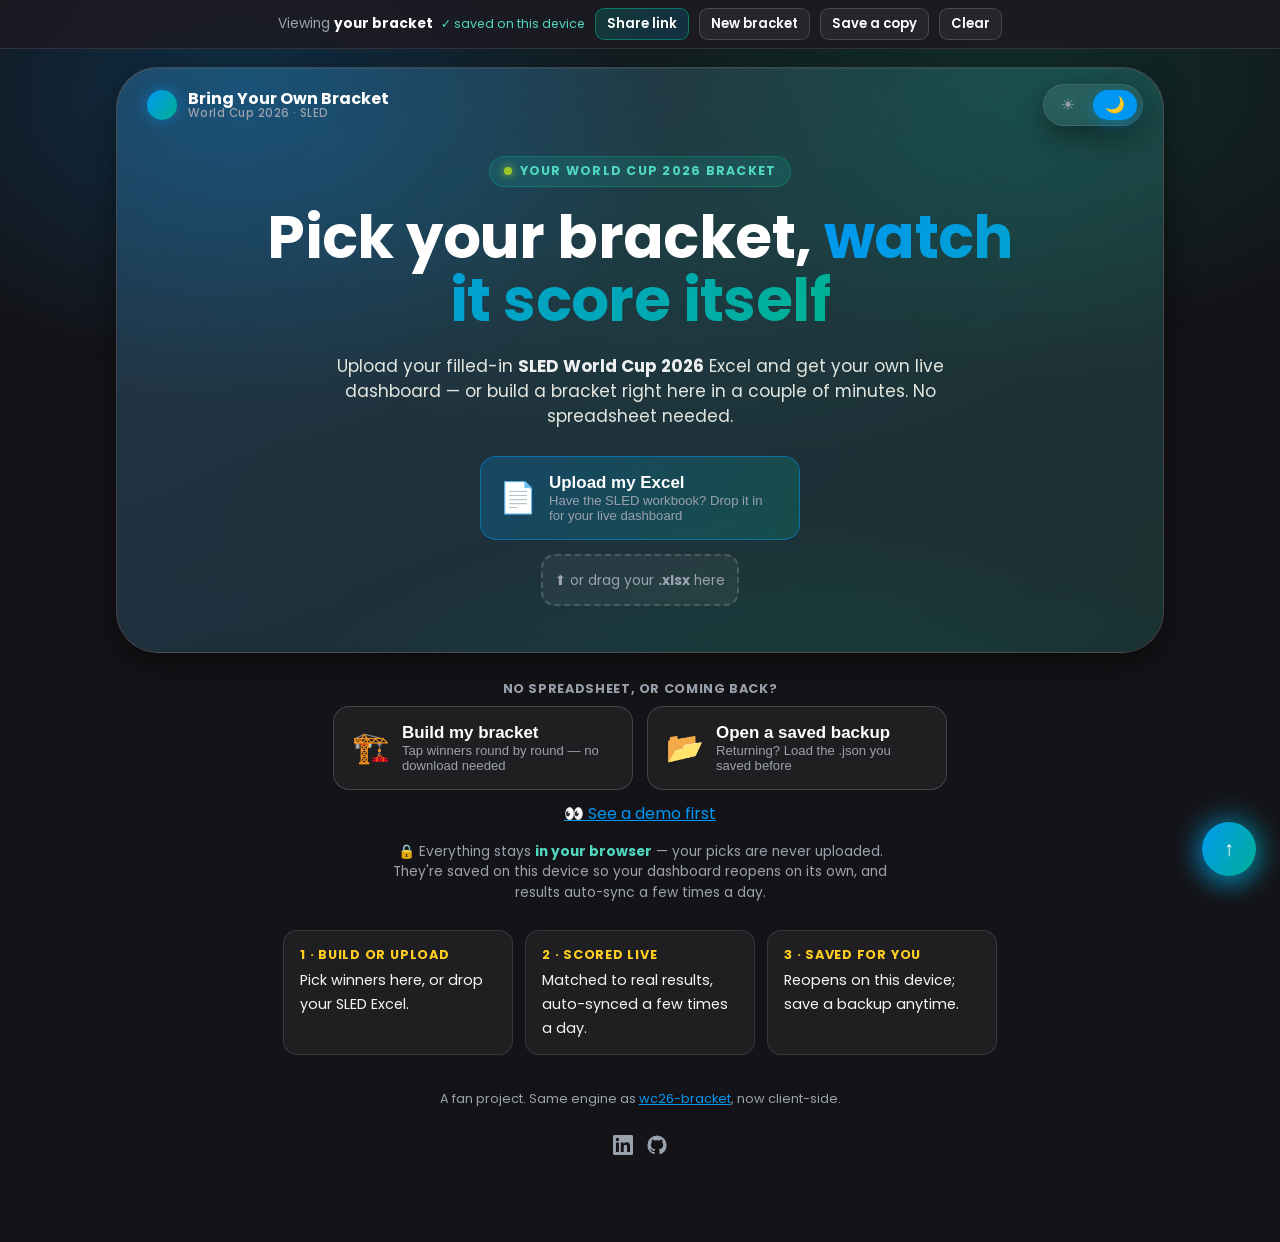
==== commit 5fd6e536: "Add LinkedIn and GitHub contact icons to the footer Two icons in the bottom credit line: LinkedIn to" ====
--- a/docs/index.html
+++ b/docs/index.html
@@ -126,7 +126,7 @@
 .step{flex:1 1 200px;max-width:230px;background:var(--hover);border:1px solid var(--border);border-radius:14px;padding:14px 16px}
 .step b{display:block;color:var(--gold-ink);font-size:.8rem;letter-spacing:.06em;text-transform:uppercase;margin-bottom:4px}
 .step span{font-size:.9rem;color:var(--text2)}
-.foothint{margin-top:34px;font-size:.8rem;color:var(--muted,#9aa2ad)}
+.foothint{margin-top:34px;font-size:.8rem;color:var(--muted,#9aa2ad)}.connect{display:inline-flex;gap:14px;align-items:center;margin-top:14px}.connect a{color:var(--muted,#9aa2ad);display:inline-flex;line-height:0;transition:color .15s ease,transform .15s ease}.connect a:hover{color:var(--blue,#0097F4);transform:translateY(-1px)}.connect svg{width:20px;height:20px;fill:currentColor}
 .foothint a{color:var(--blue)}
 
 /* Landing choices */
@@ -287,6 +287,10 @@
 
   <p class="foothint">A fan project. Same engine as
     <a href="https://github.com/eriic-builds/wc26-bracket" target="_blank" rel="noopener">wc26-bracket</a>, now client-side.</p>
+  <div class="connect">
+    <a href="https://www.linkedin.com/in/ericxlam/" target="_blank" rel="noopener" aria-label="Eric Lam on LinkedIn" title="LinkedIn"><svg viewBox="0 0 24 24" aria-hidden="true"><path d="M20.45 20.45h-3.56v-5.57c0-1.33-.02-3.04-1.85-3.04-1.85 0-2.14 1.45-2.14 2.94v5.67H9.35V9h3.41v1.56h.05c.48-.9 1.64-1.85 3.37-1.85 3.6 0 4.27 2.37 4.27 5.46v6.28zM5.34 7.43a2.06 2.06 0 1 1 0-4.13 2.06 2.06 0 0 1 0 4.13zM7.12 20.45H3.56V9h3.56v11.45zM22.22 0H1.77C.79 0 0 .77 0 1.72v20.55C0 23.23.79 24 1.77 24h20.45c.98 0 1.78-.77 1.78-1.72V1.72C24 .77 23.2 0 22.22 0z"/></svg></a>
+    <a href="https://github.com/eriic-builds/my-wc26-bracket" target="_blank" rel="noopener" aria-label="This project on GitHub" title="GitHub repo"><svg viewBox="0 0 24 24" aria-hidden="true"><path d="M12 .5A11.5 11.5 0 0 0 .5 12a11.5 11.5 0 0 0 7.86 10.92c.57.1.78-.25.78-.55v-2c-3.2.7-3.88-1.36-3.88-1.36-.52-1.33-1.28-1.69-1.28-1.69-1.05-.72.08-.7.08-.7 1.16.08 1.77 1.19 1.77 1.19 1.03 1.77 2.7 1.26 3.36.96.1-.75.4-1.26.73-1.55-2.55-.29-5.24-1.28-5.24-5.68 0-1.25.45-2.28 1.19-3.08-.12-.29-.52-1.46.11-3.05 0 0 .97-.31 3.18 1.18a11 11 0 0 1 5.8 0c2.2-1.49 3.17-1.18 3.17-1.18.63 1.59.23 2.76.11 3.05.74.8 1.19 1.83 1.19 3.08 0 4.41-2.69 5.38-5.25 5.67.41.35.78 1.05.78 2.12v3.14c0 .3.2.66.79.55A11.5 11.5 0 0 0 23.5 12 11.5 11.5 0 0 0 12 .5z"/></svg></a>
+  </div>
 </div>
 
 <!-- Interactive bracket builder overlay -->
